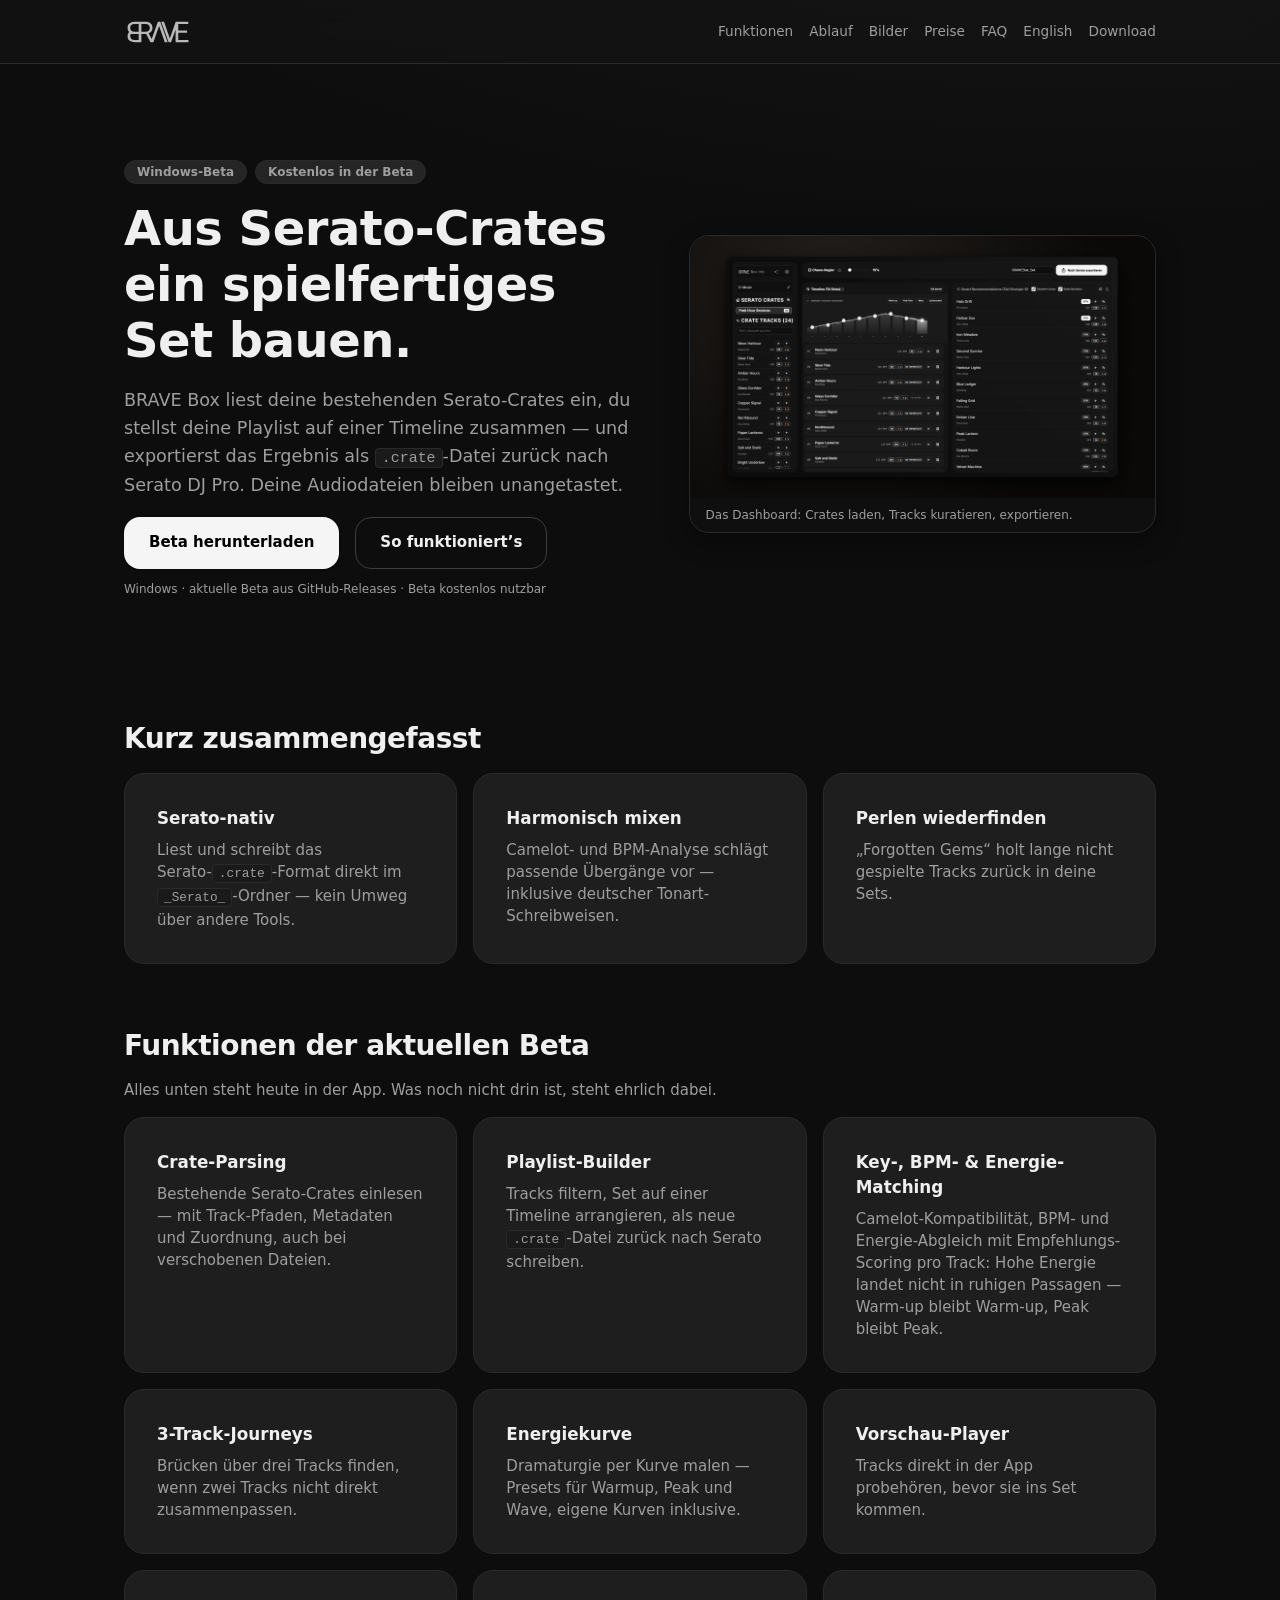
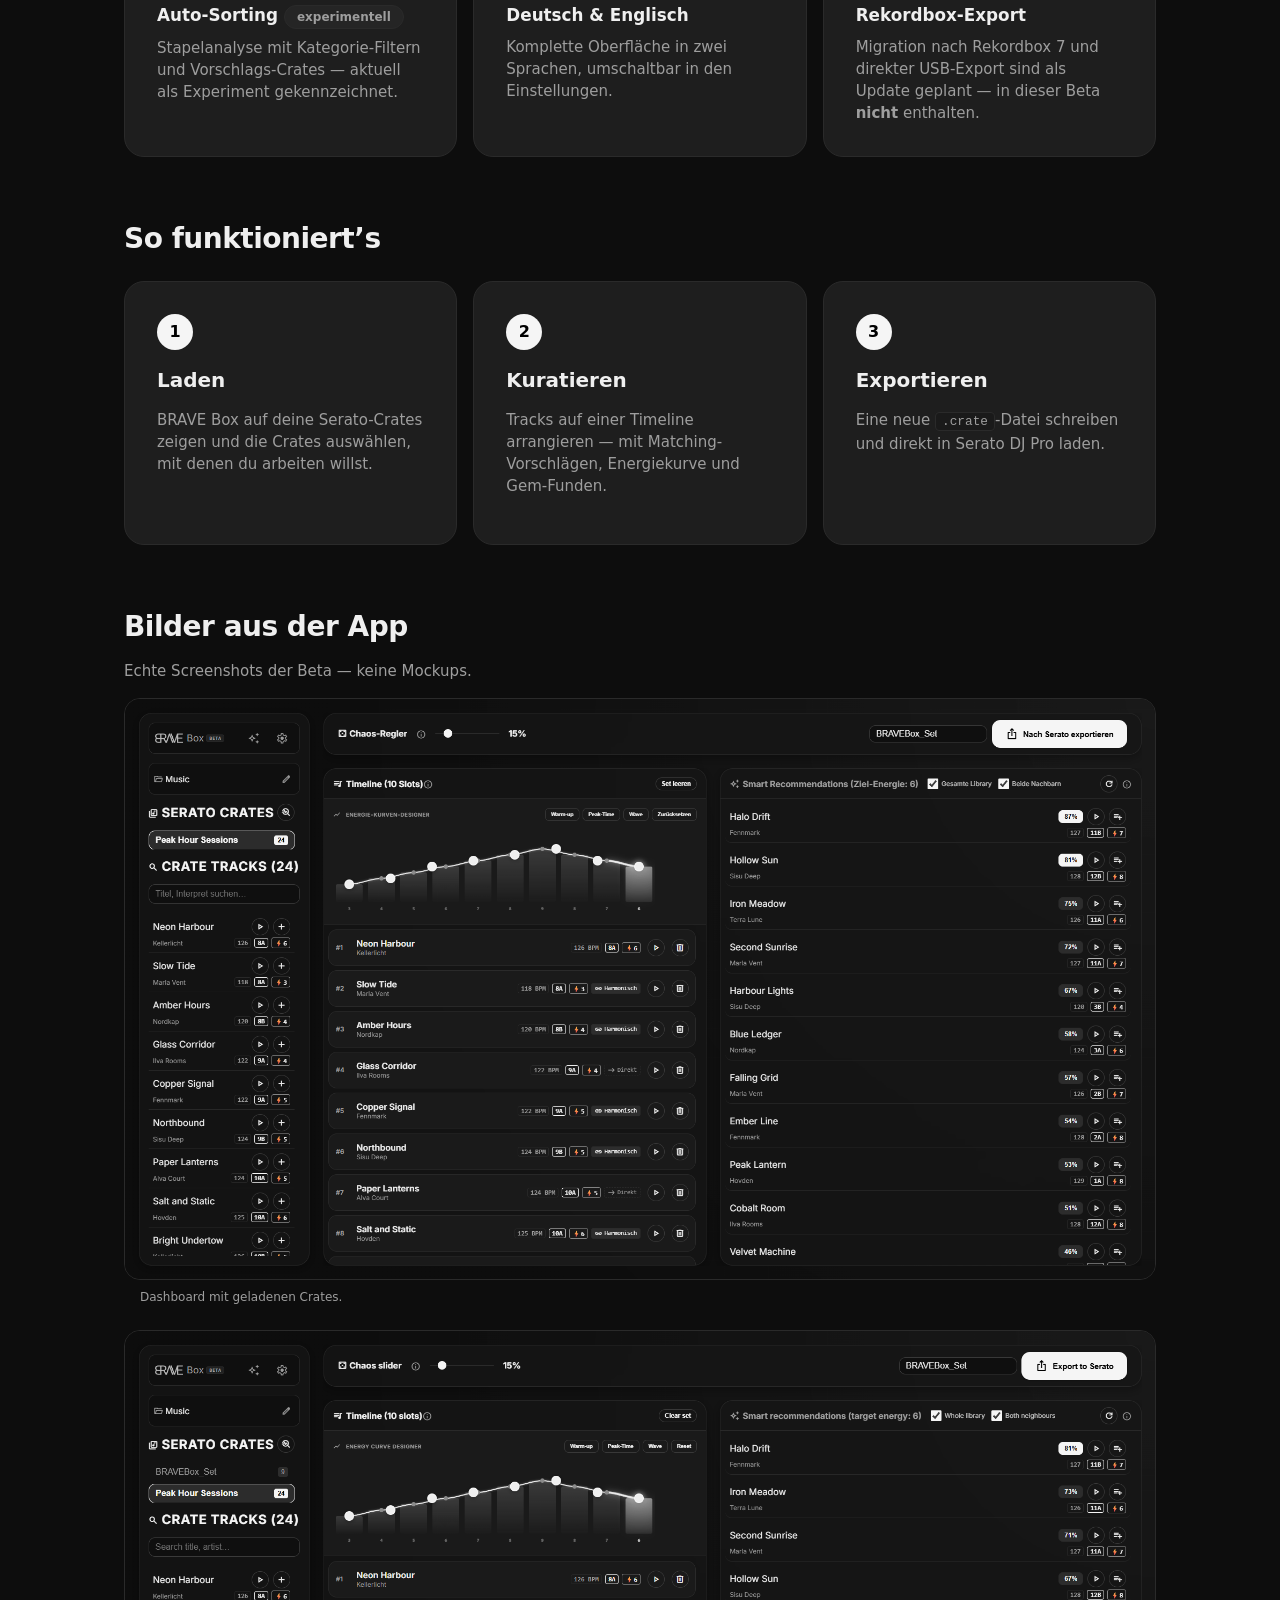
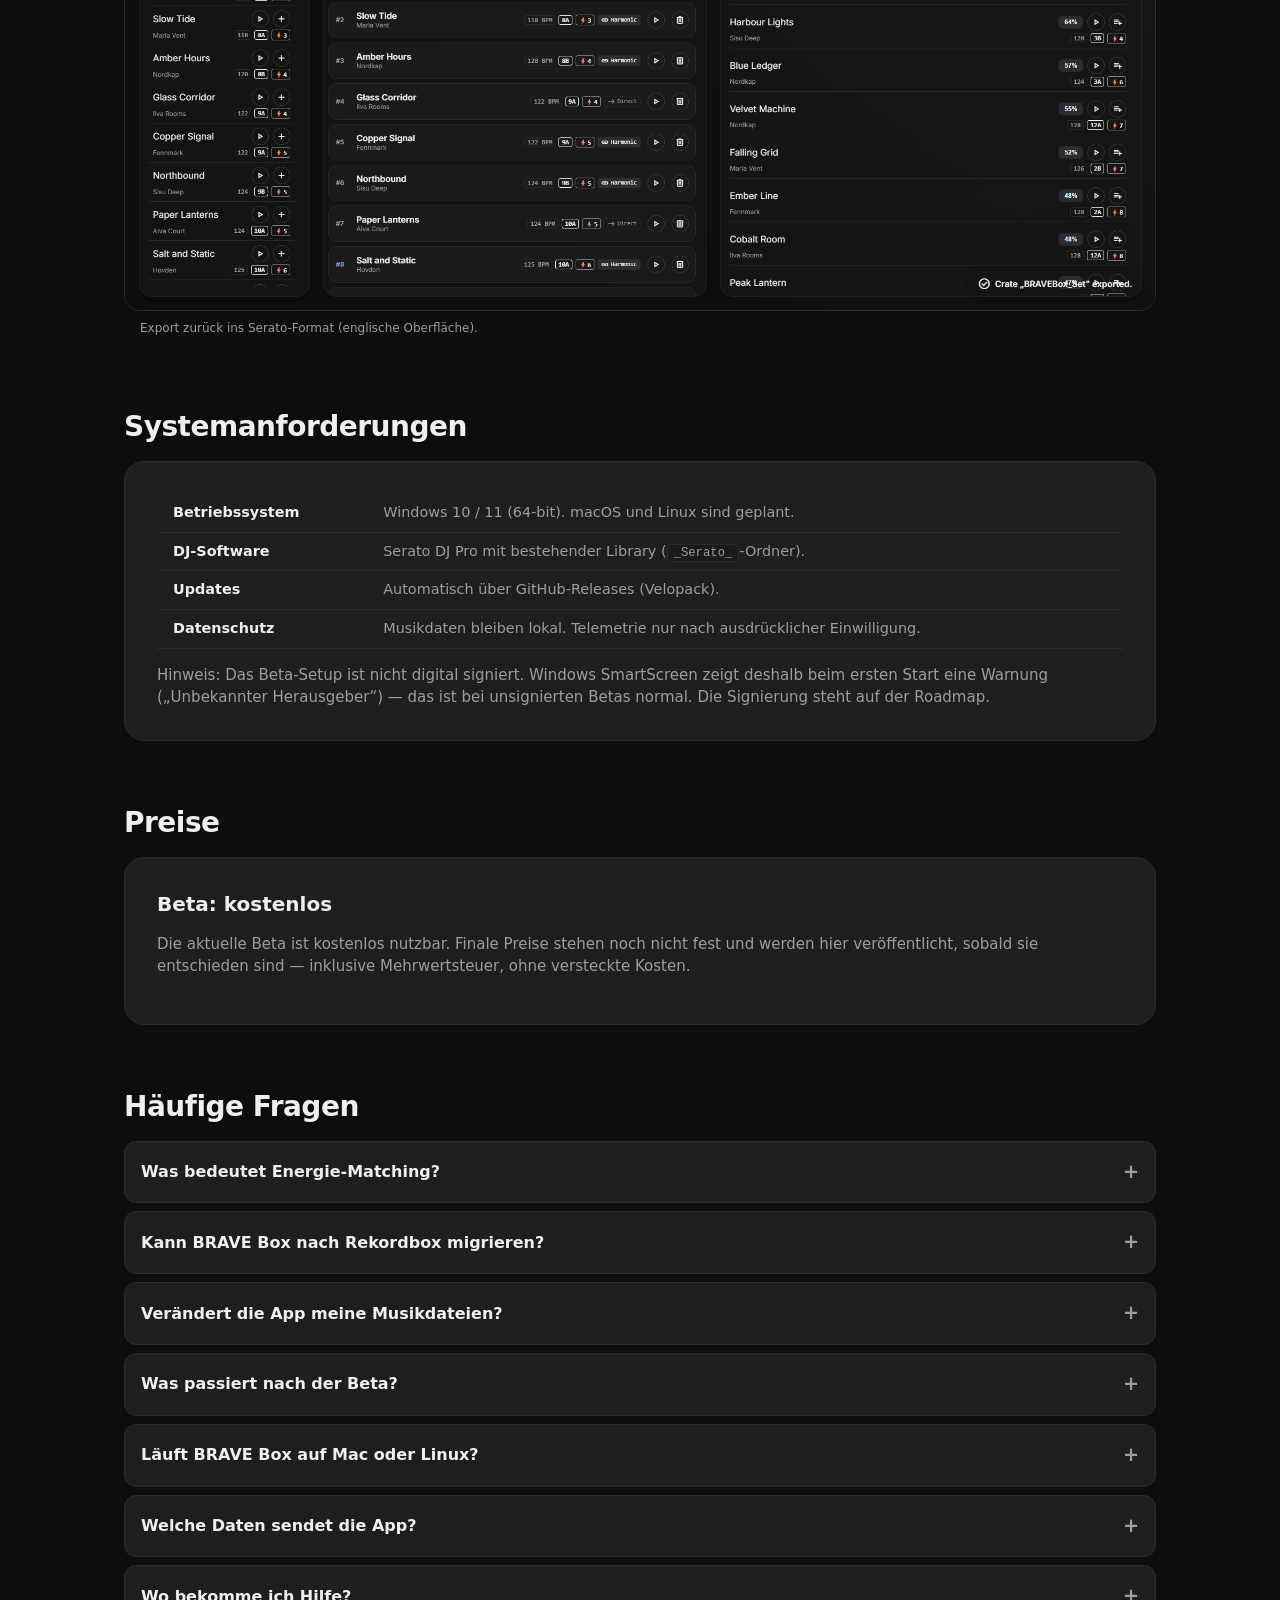
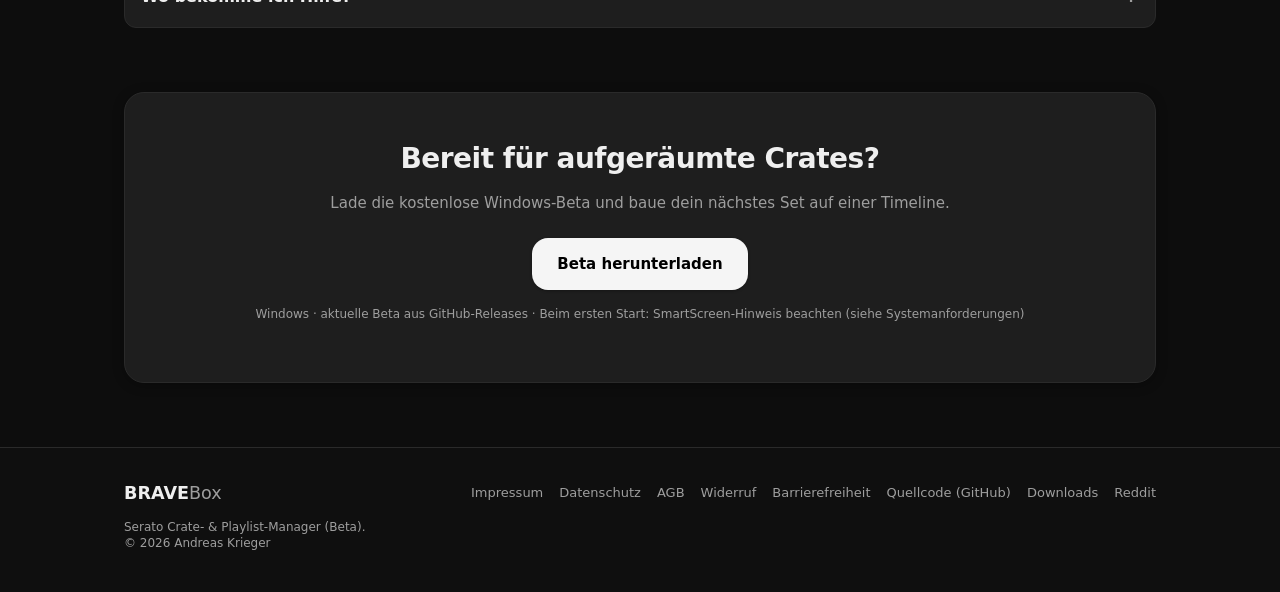
==== index.html @ fa7e77b6 "feat: Adress-Banner raus, Energie-Matching dazu (DE+EN)" ====
<!DOCTYPE html>
<html lang="de">
<head>
  <meta charset="utf-8">
  <meta name="viewport" content="width=device-width, initial-scale=1">
  <title>BRAVE Box — Serato-Crates einlesen, Set bauen, .crate exportieren (Beta)</title>
  <meta name="description" content="BRAVE Box ist ein Desktop-Tool für Serato DJ Pro: Crates einlesen, Playlist auf einer Timeline zusammenstellen und als .crate-Datei zurück nach Serato exportieren. Windows-Beta, kostenlos.">
  <meta name="robots" content="noindex">
  <meta http-equiv="Content-Security-Policy" content="default-src 'self'; img-src 'self'; style-src 'self'; script-src 'self'">
  <meta property="og:title" content="BRAVE Box — Serato Crate- &amp; Playlist-Manager (Beta)">
  <meta property="og:description" content="Serato-Crates laden, Set auf einer Timeline bauen, eine .crate-Datei zurück nach Serato exportieren. Windows-Beta, kostenlos.">
  <meta property="og:type" content="website">
  <meta property="og:image" content="./assets/screenshots/00-hero.png">
  <meta name="twitter:card" content="summary_large_image">
  <link rel="alternate" hreflang="en" href="./en/index.html">
  <link rel="icon" type="image/svg+xml" href="./assets/favicon.svg">
  <link rel="stylesheet" href="./styles.css">
</head>
<body class="app-surface">
<header class="top-app-bar">
  <div class="top-app-bar-inner">
    <a class="brand" href="./index.html" aria-label="BRAVE Box Startseite">
      <img src="./assets/logo.svg" alt="BRAVE Box Logo" width="120" height="46">
    </a>
    <button class="nav-toggle" aria-expanded="false" aria-label="Navigation öffnen">Menü</button>
    <nav class="nav-links" aria-label="Hauptnavigation">
      <a href="#features">Funktionen</a>
      <a href="#ablauf">Ablauf</a>
      <a href="#screenshots">Bilder</a>
      <a href="#preise">Preise</a>
      <a href="#faq">FAQ</a>
      <a href="./en/index.html">English</a>
      <a href="https://github.com/AndreasKrieger/BraveBox-Releases/releases/latest">Download</a>
    </nav>
  </div>
</header>

<main class="page">
  <section class="hero" aria-labelledby="hero-title">
    <div>
      <div class="chip-row">
        <span class="m3-chip">Windows-Beta</span>
        <span class="m3-chip">Kostenlos in der Beta</span>
      </div>
      <h1 class="text-display" id="hero-title">Aus Serato-Crates ein spielfertiges Set bauen.</h1>
      <p class="lead">BRAVE Box liest deine bestehenden Serato-Crates ein, du stellst deine Playlist auf einer Timeline zusammen — und exportierst das Ergebnis als <code>.crate</code>-Datei zurück nach Serato DJ Pro. Deine Audiodateien bleiben unangetastet.</p>
      <div class="button-row">
        <a class="m3-button filled" href="https://github.com/AndreasKrieger/BraveBox-Releases/releases/latest">Beta herunterladen</a>
        <a class="m3-button outlined" href="#ablauf">So funktioniert’s</a>
      </div>
      <p class="text-caption">Windows · aktuelle Beta aus GitHub-Releases · Beta kostenlos nutzbar</p>
    </div>
    <figure class="hero-shot figure-plain">
      <img src="./assets/screenshots/00-hero.png" alt="BRAVE Box Dashboard: Serato-Crates laden und Playlist zusammenstellen" width="1280" height="720">
      <figcaption class="shot-caption">Das Dashboard: Crates laden, Tracks kuratieren, exportieren.</figcaption>
    </figure>
  </section>

  <section aria-labelledby="fakten-title">
    <h2 class="text-headline" id="fakten-title">Kurz zusammengefasst</h2>
    <div class="card-grid mt-md">
      <div class="m3-card"><h3>Serato-nativ</h3><p class="text-body">Liest und schreibt das Serato-<code>.crate</code>-Format direkt im <code>_Serato_</code>-Ordner — kein Umweg über andere Tools.</p></div>
      <div class="m3-card"><h3>Harmonisch mixen</h3><p class="text-body">Camelot- und BPM-Analyse schlägt passende Übergänge vor — inklusive deutscher Tonart-Schreibweisen.</p></div>
      <div class="m3-card"><h3>Perlen wiederfinden</h3><p class="text-body">„Forgotten Gems“ holt lange nicht gespielte Tracks zurück in deine Sets.</p></div>
    </div>
  </section>

  <section id="features" aria-labelledby="features-title">
    <h2 class="text-headline" id="features-title">Funktionen der aktuellen Beta</h2>
    <p class="text-body">Alles unten steht heute in der App. Was noch nicht drin ist, steht ehrlich dabei.</p>
    <div class="card-grid mt-md">
      <div class="m3-card"><h3>Crate-Parsing</h3><p class="text-body">Bestehende Serato-Crates einlesen — mit Track-Pfaden, Metadaten und Zuordnung, auch bei verschobenen Dateien.</p></div>
      <div class="m3-card"><h3>Playlist-Builder</h3><p class="text-body">Tracks filtern, Set auf einer Timeline arrangieren, als neue <code>.crate</code>-Datei zurück nach Serato schreiben.</p></div>
      <div class="m3-card"><h3>Key-, BPM- &amp; Energie-Matching</h3><p class="text-body">Camelot-Kompatibilität, BPM- und Energie-Abgleich mit Empfehlungs-Scoring pro Track: Hohe Energie landet nicht in ruhigen Passagen — Warm-up bleibt Warm-up, Peak bleibt Peak.</p></div>
      <div class="m3-card"><h3>3-Track-Journeys</h3><p class="text-body">Brücken über drei Tracks finden, wenn zwei Tracks nicht direkt zusammenpassen.</p></div>
      <div class="m3-card"><h3>Energiekurve</h3><p class="text-body">Dramaturgie per Kurve malen — Presets für Warmup, Peak und Wave, eigene Kurven inklusive.</p></div>
      <div class="m3-card"><h3>Vorschau-Player</h3><p class="text-body">Tracks direkt in der App probehören, bevor sie ins Set kommen.</p></div>
      <div class="m3-card"><h3>Auto-Sorting <span class="m3-chip">experimentell</span></h3><p class="text-body">Stapelanalyse mit Kategorie-Filtern und Vorschlags-Crates — aktuell als Experiment gekennzeichnet.</p></div>
      <div class="m3-card"><h3>Deutsch &amp; Englisch</h3><p class="text-body">Komplette Oberfläche in zwei Sprachen, umschaltbar in den Einstellungen.</p></div>
      <div class="m3-card"><h3>Rekordbox-Export</h3><p class="text-body">Migration nach Rekordbox 7 und direkter USB-Export sind als Update geplant — in dieser Beta <strong>nicht</strong> enthalten.</p></div>
    </div>
  </section>

  <section id="ablauf" aria-labelledby="ablauf-title">
    <h2 class="text-headline" id="ablauf-title">So funktioniert’s</h2>
    <ol class="steps">
      <li><span class="step-no">1</span><h3 class="text-title">Laden</h3><p class="text-body">BRAVE Box auf deine Serato-Crates zeigen und die Crates auswählen, mit denen du arbeiten willst.</p></li>
      <li><span class="step-no">2</span><h3 class="text-title">Kuratieren</h3><p class="text-body">Tracks auf einer Timeline arrangieren — mit Matching-Vorschlägen, Energiekurve und Gem-Funden.</p></li>
      <li><span class="step-no">3</span><h3 class="text-title">Exportieren</h3><p class="text-body">Eine neue <code>.crate</code>-Datei schreiben und direkt in Serato DJ Pro laden.</p></li>
    </ol>
  </section>

  <section id="screenshots" aria-labelledby="screenshots-title">
    <h2 class="text-headline" id="screenshots-title">Bilder aus der App</h2>
    <p class="text-body">Echte Screenshots der Beta — keine Mockups.</p>
    <div class="gallery mt-md">
      <figure>
        <img src="./assets/screenshots/01-dashboard.png" alt="BRAVE Box Dashboard mit geladenen Serato-Crates" loading="lazy">
        <figcaption class="shot-caption">Dashboard mit geladenen Crates.</figcaption>
      </figure>
      <figure>
        <img src="./assets/screenshots/06-export.png" alt="Export-Dialog für die fertige Crate-Datei (englische Oberfläche)" loading="lazy">
        <figcaption class="shot-caption">Export zurück ins Serato-Format (englische Oberfläche).</figcaption>
      </figure>
    </div>
  </section>

  <section id="system" aria-labelledby="system-title">
    <h2 class="text-headline" id="system-title">Systemanforderungen</h2>
    <div class="m3-card mt-md">
      <table class="fact-table">
        <tr><th>Betriebssystem</th><td>Windows 10 / 11 (64-bit). macOS und Linux sind geplant.</td></tr>
        <tr><th>DJ-Software</th><td>Serato DJ Pro mit bestehender Library (<code>_Serato_</code>-Ordner).</td></tr>
        <tr><th>Updates</th><td>Automatisch über GitHub-Releases (Velopack).</td></tr>
        <tr><th>Datenschutz</th><td>Musikdaten bleiben lokal. Telemetrie nur nach ausdrücklicher Einwilligung.</td></tr>
      </table>
      <p class="text-body mb-0">Hinweis: Das Beta-Setup ist nicht digital signiert. Windows SmartScreen zeigt deshalb beim ersten Start eine Warnung („Unbekannter Herausgeber“) — das ist bei unsignierten Betas normal. Die Signierung steht auf der Roadmap.</p>
    </div>
  </section>

  <section id="preise" aria-labelledby="preise-title">
    <h2 class="text-headline" id="preise-title">Preise</h2>
    <div class="m3-card mt-md">
      <h3 class="text-title">Beta: kostenlos</h3>
      <p class="text-body">Die aktuelle Beta ist kostenlos nutzbar. Finale Preise stehen noch nicht fest und werden hier veröffentlicht, sobald sie entschieden sind — inklusive Mehrwertsteuer, ohne versteckte Kosten.</p>
    </div>
  </section>

  <section id="faq" class="faq" aria-labelledby="faq-title">
    <h2 class="text-headline" id="faq-title">Häufige Fragen</h2>
    <div class="mt-md">
      <details><summary>Was bedeutet Energie-Matching?</summary><div class="answer"><p>BRAVE Box bewertet die Energie jedes Tracks. Empfehlungen bevorzugen Tracks, deren Energie zum bisherigen Set-Verlauf passt — gesteuert über deine Energiekurve. So rutscht kein Peak in den Warm-up und kein Ausklang in den Höhepunkt.</p></div></details>
      <details><summary>Kann BRAVE Box nach Rekordbox migrieren?</summary><div class="answer"><p>Noch nicht. Rekordbox-7-Migration und direkter USB-Export für CDJ/XDJ sind als Update geplant, aber ohne Termin. Die Beta verarbeitet ausschließlich Serato-Crates.</p></div></details>
      <details><summary>Verändert die App meine Musikdateien?</summary><div class="answer"><p>Nein. BRAVE Box liest Crate-Dateien und Metadaten und schreibt neue <code>.crate</code>-Dateien. Audiodateien werden nicht verändert. Trotzdem gilt wie immer vor einem Gig: Backup deiner Library machen.</p></div></details>
      <details><summary>Was passiert nach der Beta?</summary><div class="answer"><p>Die Beta ist kostenlos. Finale Preise sind noch nicht entschieden. Updates kommen automatisch über GitHub-Releases.</p></div></details>
      <details><summary>Läuft BRAVE Box auf Mac oder Linux?</summary><div class="answer"><p>Aktuell nur Windows 10/11. macOS- und Linux-Support sind geplant.</p></div></details>
      <details><summary>Welche Daten sendet die App?</summary><div class="answer"><p>Standardmäßig keine. Nutzungs- und Fehlerdaten (Telemetrie) werden nur nach deiner ausdrücklichen Einwilligung beim ersten Start übertragen und lassen sich jederzeit in den Einstellungen widerrufen. Details stehen in der <a href="./datenschutz.html">Datenschutzerklärung</a>.</p></div></details>
      <details><summary>Wo bekomme ich Hilfe?</summary><div class="answer"><p>Per E-Mail, über GitHub-Issues oder in der Community auf <a href="https://www.reddit.com/r/BRAVEBOX/">r/BRAVEBOX</a> — bitte OS, BRAVE-Box-Version und Serato-Version angeben.</p></div></details>
    </div>
  </section>

  <section aria-labelledby="dl-title">
    <div class="m3-card elevated dl-box">
      <h2 class="text-headline" id="dl-title">Bereit für aufgeräumte Crates?</h2>
      <p class="text-body">Lade die kostenlose Windows-Beta und baue dein nächstes Set auf einer Timeline.</p>
      <div class="button-row">
        <a class="m3-button filled" href="https://github.com/AndreasKrieger/BraveBox-Releases/releases/latest">Beta herunterladen</a>
      </div>
      <p class="text-caption">Windows · aktuelle Beta aus GitHub-Releases · Beim ersten Start: SmartScreen-Hinweis beachten (siehe Systemanforderungen)</p>
    </div>
  </section>
</main>

<footer>
  <div class="footer-inner">
    <div>
      <span class="brand-wordmark">BRAVE<span class="box">Box</span></span>
      <p class="text-caption">Serato Crate- &amp; Playlist-Manager (Beta).<br>© <span data-year>2026</span> Andreas Krieger</p>
    </div>
    <ul class="footer-links">
      <li><a href="./impressum.html">Impressum</a></li>
      <li><a href="./datenschutz.html">Datenschutz</a></li>
      <li><a href="./agb.html">AGB</a></li>
      <li><a href="./widerruf.html">Widerruf</a></li>
      <li><a href="./barrierefreiheit.html">Barrierefreiheit</a></li>
      <li><a href="https://github.com/AndreasKrieger/DJBox">Quellcode (GitHub)</a></li>
      <li><a href="https://github.com/AndreasKrieger/BraveBox-Releases/releases/latest">Downloads</a></li>
      <li><a href="https://www.reddit.com/r/BRAVEBOX/">Reddit</a></li>
    </ul>
  </div>
</footer>
<script src="./app.js"></script>
</body>
</html>
---- styles.css ----
/* BRAVE Box Website — Designsystem 1:1 aus der App (SeratoToRekordbox/wwwroot/css/).
 * :root-Tokens unverändert aus tokens.css übernommen. Fonts: System-Stack als
 * bewusste Abweichung (Inter liegt im Repo nicht als Datei vor, CDN verboten). */

:root {
    --md-sys-color-background: #0D0D0D;
    --md-sys-color-surface: #141414;
    --md-sys-color-surface-container-lowest: #0F0F0F;
    --md-sys-color-surface-container-low: #1A1A1A;
    --md-sys-color-surface-container: #1E1E1E;
    --md-sys-color-surface-container-high: #252525;
    --md-sys-color-surface-container-highest: #2D2D2D;

    --md-sys-color-primary: #F5F5F5;
    --md-sys-color-on-primary: #000000;
    --md-sys-color-primary-container: #2C2C2C;
    --md-sys-color-on-primary-container: #E8E8E8;

    --md-sys-color-secondary: #A0A0A0;
    --md-sys-color-on-secondary: #1A1A1A;
    --md-sys-color-secondary-container: #2A2A2A;
    --md-sys-color-on-secondary-container: #D4D4D4;

    --md-sys-color-tertiary: #8B8B8B;
    --md-sys-color-on-tertiary: #FFFFFF;

    --md-sys-color-on-surface: #EFEFEF;
    --md-sys-color-on-surface-variant: #9E9E9E;
    --md-sys-color-on-background: #EFEFEF;

    --md-sys-color-outline: #3D3D3D;
    --md-sys-color-outline-variant: #2A2A2A;

    --md-sys-color-error: #FFB4AB;
    --md-sys-color-error-text: #FF5252;

    --color-success: #4CAF50;
    --color-success-container: #1B5E20;
    --color-warning: #FFC107;
    --color-on-warning: #000000;

    --font-sans: -apple-system, BlinkMacSystemFont, 'Segoe UI', system-ui, sans-serif;
    --font-mono: 'SF Mono', 'Consolas', 'Monaco', monospace;

    --shape-xs: 4px;
    --shape-sm: 8px;
    --shape-md: 12px;
    --shape-lg: 16px;
    --shape-xl: 20px;
    --shape-full: 9999px;

    --spacing-xs: 4px;
    --spacing-sm: 8px;
    --spacing-md: 16px;
    --spacing-lg: 24px;
    --spacing-xl: 32px;
    --spacing-2xl: 48px;
    --spacing-3xl: 64px;

    --elevation-1: 0 1px 3px rgba(0, 0, 0, .3);
    --elevation-2: 0 2px 12px rgba(0, 0, 0, .3);
    --elevation-3: 0 8px 24px rgba(0, 0, 0, .4);

    --content-max: 1080px;
    --content-narrow: 720px;
}

*, *::before, *::after { box-sizing: border-box; }

html {
    scroll-behavior: smooth;
}

body {
    margin: 0;
    font-family: var(--font-sans);
    background-color: var(--md-sys-color-background);
    color: var(--md-sys-color-on-surface);
    -webkit-font-smoothing: antialiased;
    -moz-osx-font-smoothing: grayscale;
    line-height: 1.5;
}

body.app-surface {
    background:
        radial-gradient(1200px 500px at 85% -5%, rgba(44, 44, 44, .4), transparent),
        var(--md-sys-color-background);
}

:focus-visible {
    outline: 2px solid var(--md-sys-color-primary);
    outline-offset: 2px;
}

a { color: var(--md-sys-color-on-surface); }
a:hover { color: var(--md-sys-color-primary); }

code {
    font-family: var(--font-mono);
    font-size: .85em;
    background: var(--md-sys-color-surface-container-low);
    border: 1px solid var(--md-sys-color-outline-variant);
    border-radius: var(--shape-xs);
    padding: 1px 6px;
}

/* --- Typografie (Skala aus base.css) --- */
.text-display {
    font-size: 3rem;
    line-height: 3.5rem;
    font-weight: 600;
    letter-spacing: -.5px;
    margin: 0;
}
.text-headline {
    font-size: 1.75rem;
    line-height: 2.25rem;
    font-weight: 600;
    letter-spacing: -.5px;
    margin: 0;
}
.text-title {
    font-size: 1.25rem;
    line-height: 1.75rem;
    font-weight: 600;
    margin: 0;
}
.text-body {
    font-size: .9375rem;
    line-height: 1.375rem;
    color: var(--md-sys-color-on-surface-variant);
}
.text-label {
    font-size: .8125rem;
    line-height: 1.25rem;
    font-weight: 500;
}
.text-caption {
    font-size: .75rem;
    line-height: 1rem;
    color: var(--md-sys-color-on-surface-variant);
}

/* --- Layout --- */
.top-app-bar {
    position: sticky;
    top: 0;
    z-index: 50;
    height: 64px;
    display: flex;
    align-items: center;
    background: rgba(20, 20, 20, .65);
    backdrop-filter: blur(12px);
    -webkit-backdrop-filter: blur(12px);
    border-bottom: 1px solid var(--md-sys-color-outline-variant);
}
.top-app-bar-inner {
    width: 100%;
    max-width: var(--content-max);
    margin: 0 auto;
    padding: 0 var(--spacing-lg);
    display: flex;
    align-items: center;
    gap: var(--spacing-lg);
}
.brand {
    display: flex;
    align-items: center;
    gap: var(--spacing-sm);
    text-decoration: none;
    margin-right: auto;
}
.brand img { height: 26px; width: auto; display: block; }
.brand-wordmark { font-size: 1.1rem; font-weight: 600; }
.brand-wordmark .box { font-weight: 400; color: var(--md-sys-color-on-surface-variant); }
.nav-links { display: flex; gap: var(--spacing-md); align-items: center; }
.nav-links a {
    text-decoration: none;
    font-size: .85rem;
    font-weight: 500;
    color: var(--md-sys-color-on-surface-variant);
}
.nav-links a:hover { color: var(--md-sys-color-primary); }
.nav-toggle {
    display: none;
    background: transparent;
    border: 1px solid var(--md-sys-color-outline);
    border-radius: var(--shape-sm);
    color: var(--md-sys-color-on-surface);
    font-size: 1.2rem;
    line-height: 1;
    padding: var(--spacing-xs) var(--spacing-sm);
    cursor: pointer;
}

main { display: block; }
.page {
    max-width: var(--content-max);
    margin: 0 auto;
    padding: var(--spacing-2xl) var(--spacing-lg) var(--spacing-3xl);
}
.page-narrow { max-width: var(--content-narrow); }
section { margin-bottom: var(--spacing-3xl); }
section:last-child { margin-bottom: 0; }

/* --- Buttons (.m3-button) --- */
.m3-button {
    position: relative;
    display: inline-flex;
    align-items: center;
    justify-content: center;
    min-height: 52px;
    padding: 0 var(--spacing-lg);
    border-radius: var(--shape-lg);
    font-size: .9375rem;
    font-weight: 600;
    text-decoration: none;
    border: 1px solid transparent;
    cursor: pointer;
    transition: background-color .2s ease-out, border-color .2s ease-out;
    overflow: hidden;
}
.m3-button.filled {
    background: var(--md-sys-color-primary);
    color: var(--md-sys-color-on-primary);
    box-shadow: var(--elevation-1);
}
.m3-button.filled:hover { background: #fff; color: #000; }
.m3-button.outlined {
    background: transparent;
    border-color: var(--md-sys-color-outline);
    color: var(--md-sys-color-on-surface);
}
.m3-button.outlined:hover { border-color: var(--md-sys-color-primary); }
.m3-button.compact { min-height: 40px; font-size: .8125rem; padding: 0 var(--spacing-md); }
.button-row { display: flex; gap: var(--spacing-md); flex-wrap: wrap; align-items: center; }

/* --- Cards (.m3-card) --- */
.m3-card {
    background: var(--md-sys-color-surface-container);
    border: 1px solid var(--md-sys-color-outline-variant);
    border-radius: var(--shape-xl);
    padding: var(--spacing-xl);
}
.m3-card.elevated { box-shadow: var(--elevation-2); }
.card-grid {
    display: grid;
    grid-template-columns: repeat(3, 1fr);
    gap: var(--spacing-md);
}
.card-grid .m3-card h3 { margin: 0 0 var(--spacing-sm); font-size: 1.05rem; }
.card-grid .m3-card p { margin: 0; }

/* --- Chips / Badges (.m3-chip) --- */
.m3-chip {
    display: inline-flex;
    align-items: center;
    height: 24px;
    padding: 0 12px;
    border-radius: var(--shape-full);
    background: var(--md-sys-color-surface-container-high);
    border: 1px solid var(--md-sys-color-outline-variant);
    font-size: .75rem;
    font-weight: 600;
    color: var(--md-sys-color-on-surface-variant);
    white-space: nowrap;
}
.chip-row { display: flex; gap: var(--spacing-sm); flex-wrap: wrap; margin-bottom: var(--spacing-md); }

/* --- Hero --- */
.hero {
    display: grid;
    grid-template-columns: 1.05fr .95fr;
    gap: var(--spacing-2xl);
    align-items: center;
    padding: var(--spacing-2xl) 0;
}
.hero p.lead {
    font-size: 1.1rem;
    line-height: 1.6;
    color: var(--md-sys-color-on-surface-variant);
}
.hero-shot {
    border: 1px solid var(--md-sys-color-outline-variant);
    border-radius: var(--shape-xl);
    overflow: hidden;
    box-shadow: var(--elevation-3);
    background: var(--md-sys-color-surface-container-lowest);
}
.hero-shot img { display: block; width: 100%; height: auto; }
figcaption, .shot-caption {
    font-size: .75rem;
    color: var(--md-sys-color-on-surface-variant);
    padding: var(--spacing-sm) var(--spacing-md);
}

/* --- Schritte --- */
.steps {
    display: grid;
    grid-template-columns: repeat(3, 1fr);
    gap: var(--spacing-md);
    counter-reset: step;
    list-style: none;
    margin: var(--spacing-lg) 0 0;
    padding: 0;
}
.steps li {
    background: var(--md-sys-color-surface-container);
    border: 1px solid var(--md-sys-color-outline-variant);
    border-radius: var(--shape-xl);
    padding: var(--spacing-xl);
}
.steps .step-no {
    display: inline-flex;
    align-items: center;
    justify-content: center;
    width: 36px;
    height: 36px;
    border-radius: var(--shape-full);
    background: var(--md-sys-color-primary);
    color: var(--md-sys-color-on-primary);
    font-weight: 700;
    margin-bottom: var(--spacing-md);
}

/* --- Galerie --- */
.gallery { display: grid; gap: var(--spacing-md); }
.gallery figure { margin: 0; }
.gallery img {
    display: block;
    width: 100%;
    height: auto;
    border: 1px solid var(--md-sys-color-outline-variant);
    border-radius: var(--shape-lg);
}

/* --- FAQ --- */
.faq details {
    border: 1px solid var(--md-sys-color-outline-variant);
    border-radius: var(--shape-md);
    background: var(--md-sys-color-surface-container);
    margin-bottom: var(--spacing-sm);
    padding: 0 var(--spacing-md);
}
.faq summary {
    cursor: pointer;
    padding: var(--spacing-md) 0;
    font-weight: 600;
    list-style: none;
    display: flex;
    justify-content: space-between;
    align-items: center;
    gap: var(--spacing-md);
}
.faq summary::-webkit-details-marker { display: none; }
.faq summary::after { content: '+'; color: var(--md-sys-color-on-surface-variant); font-size: 1.2rem; }
.faq details[open] summary::after { content: '–'; }
.faq .answer { padding: 0 0 var(--spacing-md); color: var(--md-sys-color-on-surface-variant); }
.faq .answer p { margin: 0 0 var(--spacing-sm); }

/* --- Download-Box / Hinweis --- */
.dl-box {
    text-align: center;
    padding: var(--spacing-2xl);
}
.dl-box .button-row { justify-content: center; margin: var(--spacing-lg) 0 var(--spacing-md); }
.notice {
    border: 1px solid var(--md-sys-color-outline);
    border-left: 3px solid var(--color-warning);
    border-radius: var(--shape-sm);
    background: var(--md-sys-color-surface-container-low);
    padding: var(--spacing-md);
    font-size: .85rem;
    color: var(--md-sys-color-on-surface-variant);
}
.entwurf-banner {
    border: 1px solid var(--md-sys-color-outline);
    border-left: 3px solid var(--color-warning);
    border-radius: var(--shape-sm);
    background: var(--md-sys-color-surface-container-low);
    padding: var(--spacing-md);
    margin-bottom: var(--spacing-lg);
    font-size: .85rem;
}

/* --- Rechtstexte --- */
.legal-body h2 { font-size: 1.5rem; margin: var(--spacing-xl) 0 var(--spacing-sm); }
.legal-body h3 { font-size: 1.1rem; margin: var(--spacing-lg) 0 var(--spacing-sm); }
.legal-body p, .legal-body li { color: var(--md-sys-color-on-surface-variant); font-size: .9375rem; line-height: 1.6; }
.legal-body a { color: var(--md-sys-color-on-surface); }
.addr-gap {
    background: var(--md-sys-color-surface-container-high);
    border: 1px dashed var(--md-sys-color-outline);
    border-radius: var(--shape-sm);
    padding: var(--spacing-sm) var(--spacing-md);
    font-size: .85rem;
}

/* --- Footer --- */
footer {
    border-top: 1px solid var(--md-sys-color-outline-variant);
    background: var(--md-sys-color-surface-container-lowest);
}
.footer-inner {
    max-width: var(--content-max);
    margin: 0 auto;
    padding: var(--spacing-xl) var(--spacing-lg);
    display: flex;
    gap: var(--spacing-lg);
    flex-wrap: wrap;
    align-items: flex-start;
    justify-content: space-between;
}
.footer-links { display: flex; gap: var(--spacing-md); flex-wrap: wrap; list-style: none; margin: 0; padding: 0; }
.footer-links a {
    text-decoration: none;
    font-size: .8125rem;
    color: var(--md-sys-color-on-surface-variant);
}
.footer-links a:hover { color: var(--md-sys-color-primary); }

/* --- Utilities (keine Inline-Styles — CSP blockt style-Attribute) --- */
.mt-md { margin-top: var(--spacing-md); }
.mb-0 { margin-bottom: 0; }
.figure-plain { margin: 0; }
.center { text-align: center; }
.error-hero { padding-top: 96px; }
.row-center { justify-content: center; }

/* --- Tabellen (Preise/Fakten) --- */
.fact-table { width: 100%; border-collapse: collapse; font-size: .9rem; }
.fact-table th, .fact-table td {
    text-align: left;
    padding: var(--spacing-sm) var(--spacing-md);
    border-bottom: 1px solid var(--md-sys-color-outline-variant);
    color: var(--md-sys-color-on-surface-variant);
}
.fact-table th { color: var(--md-sys-color-on-surface); font-weight: 600; }

/* --- Responsiv (Breakpoints 840/600 wie layout.css) --- */
@media (max-width: 840px) {
    .hero { grid-template-columns: 1fr; }
    .card-grid { grid-template-columns: 1fr 1fr; }
    .steps { grid-template-columns: 1fr; }
    .nav-links { display: none; }
    .nav-links.open {
        display: flex;
        flex-direction: column;
        align-items: flex-start;
        position: absolute;
        top: 64px;
        left: 0;
        right: 0;
        background: var(--md-sys-color-surface-container-lowest);
        border-bottom: 1px solid var(--md-sys-color-outline-variant);
        padding: var(--spacing-md) var(--spacing-lg);
    }
    .nav-toggle { display: block; }
}
@media (max-width: 600px) {
    .card-grid { grid-template-columns: 1fr; }
    .text-display { font-size: 2.2rem; line-height: 2.6rem; }
    .m3-card { padding: var(--spacing-lg); }
}

@media (prefers-reduced-motion: reduce) {
    html { scroll-behavior: auto; }
    *, *::before, *::after { transition: none !important; }
}
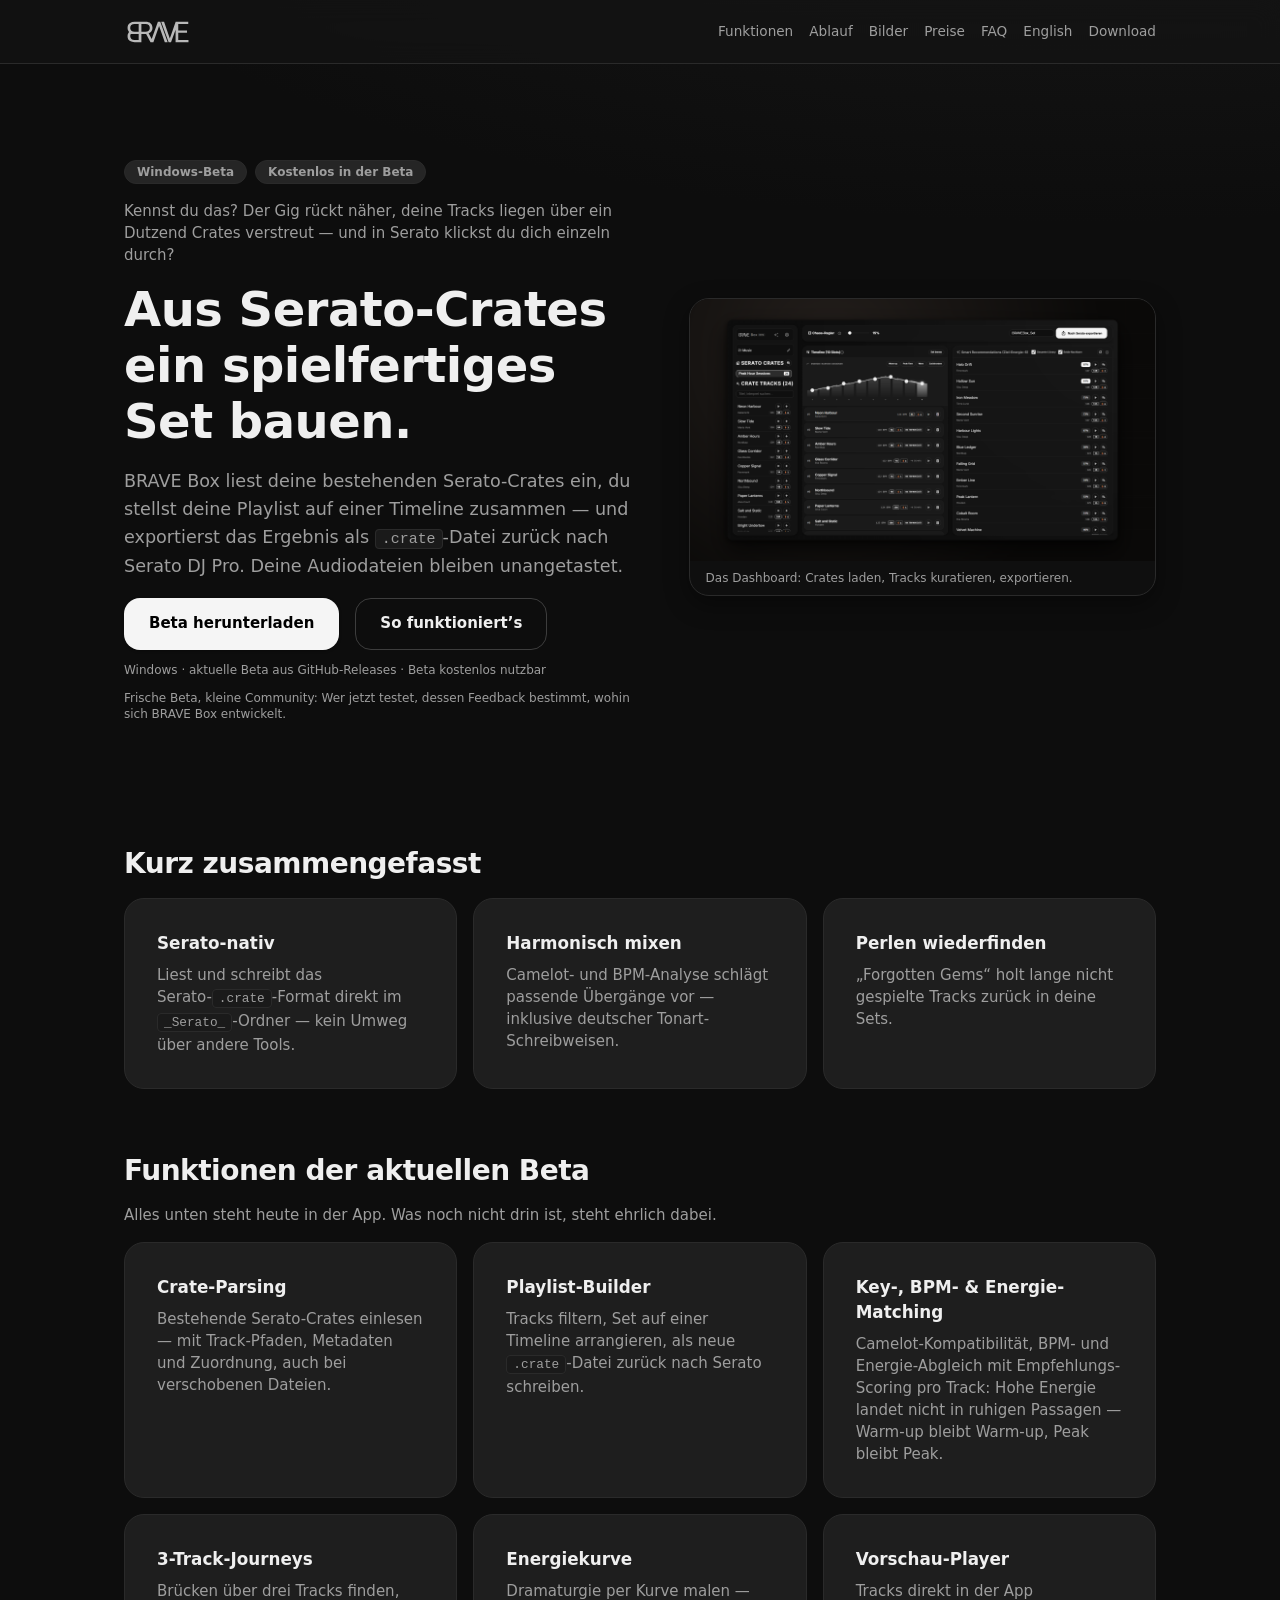
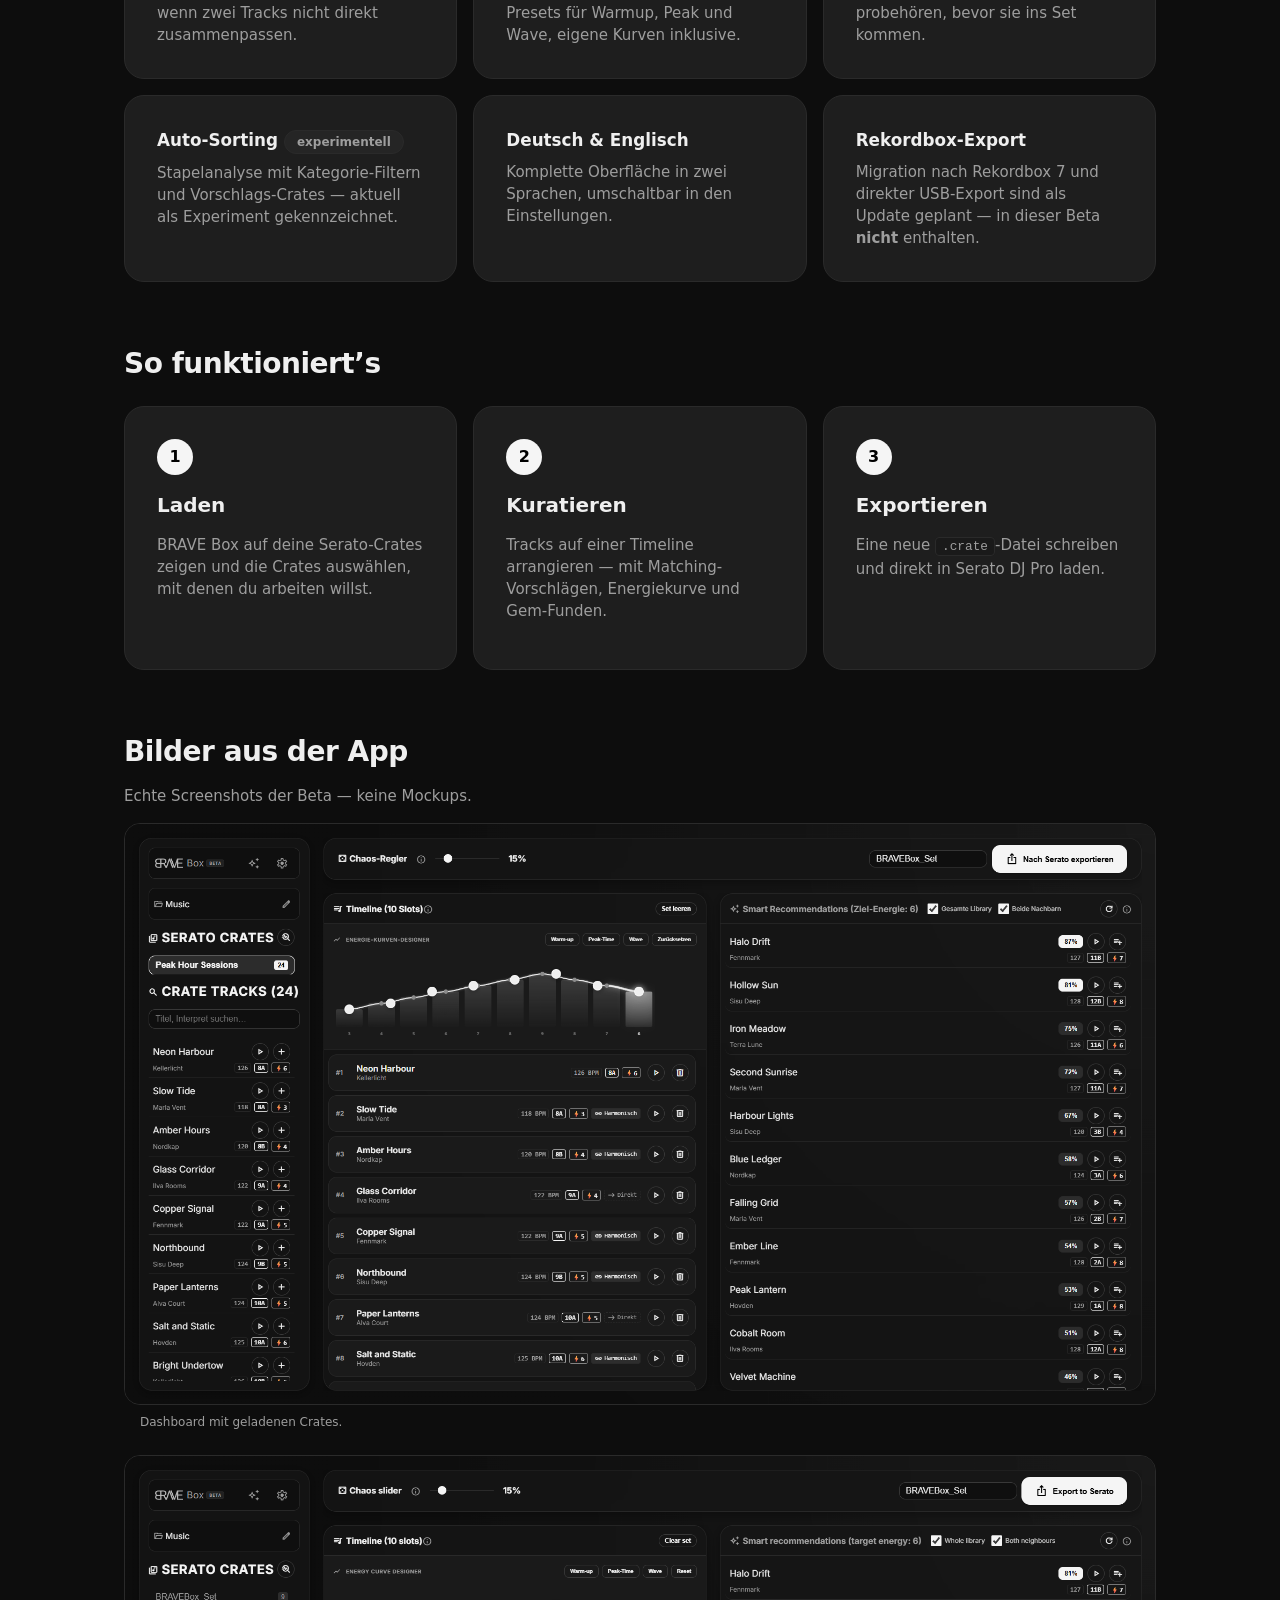
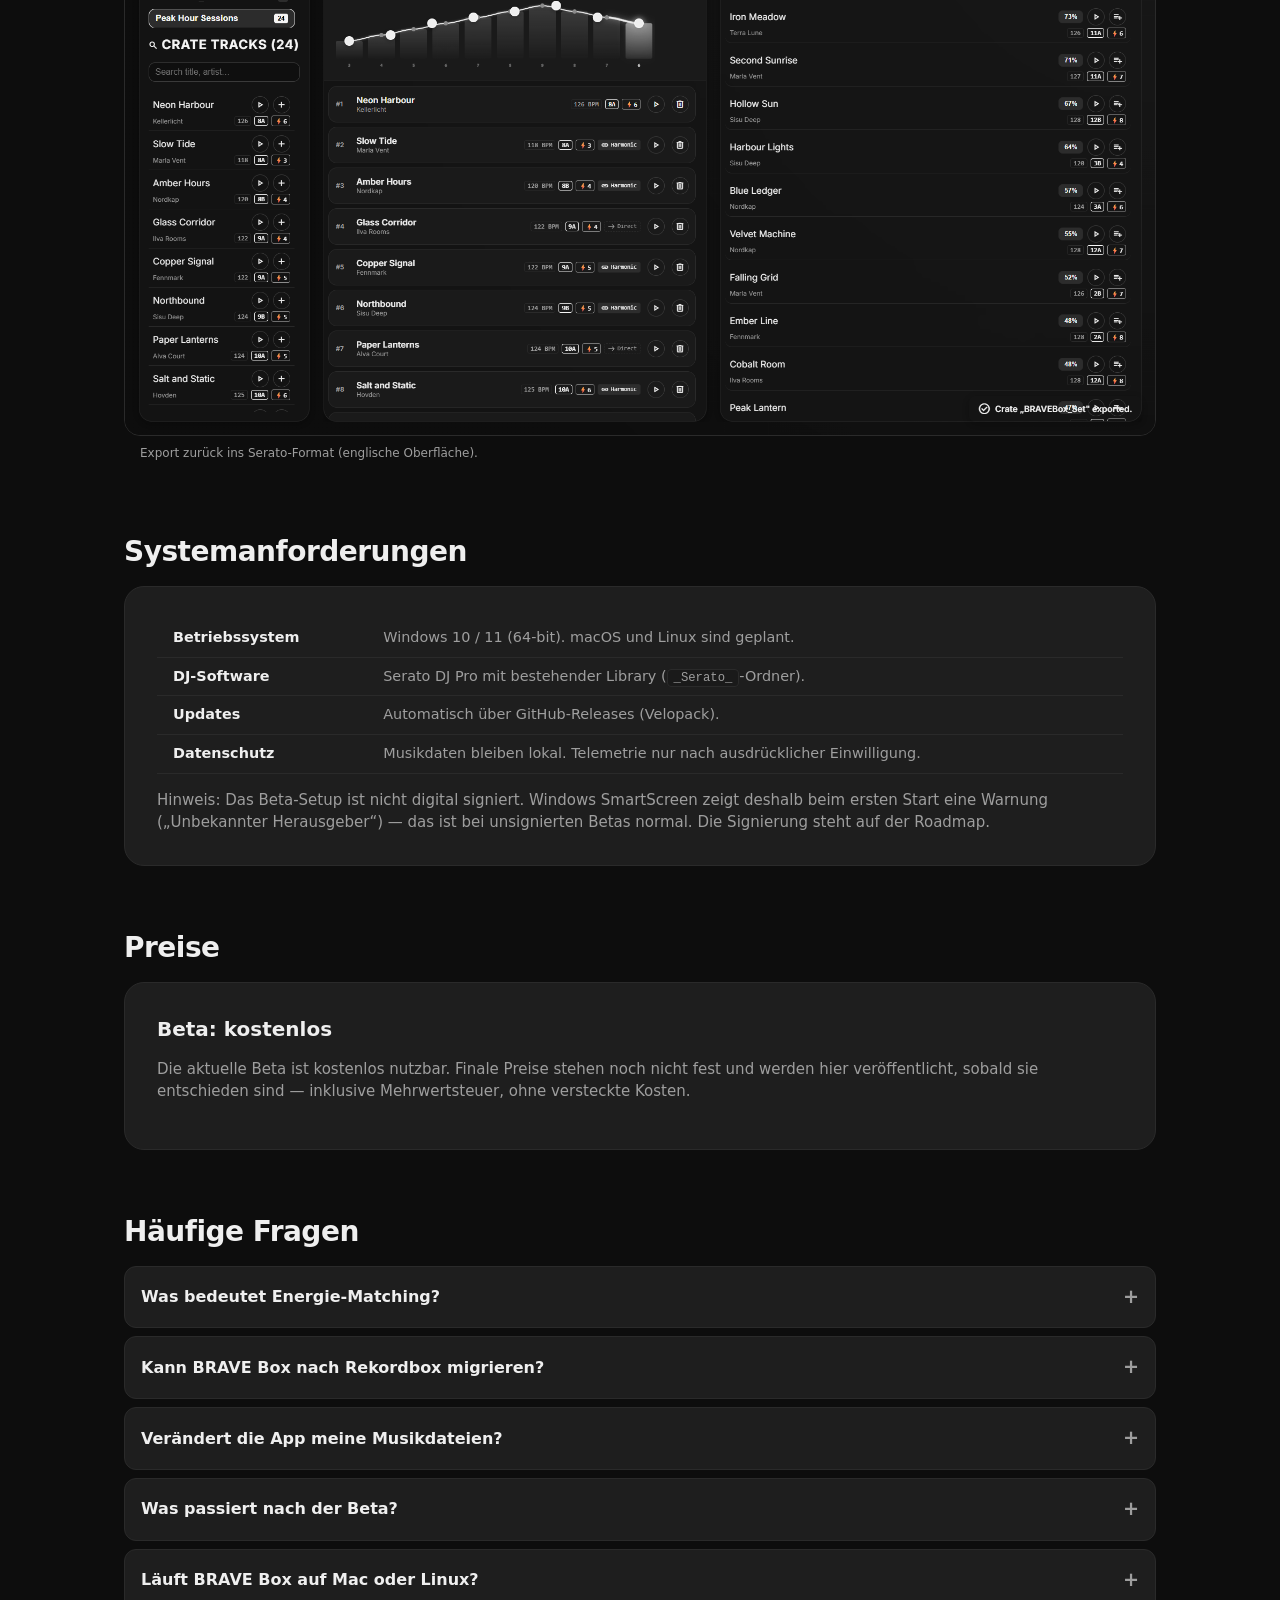
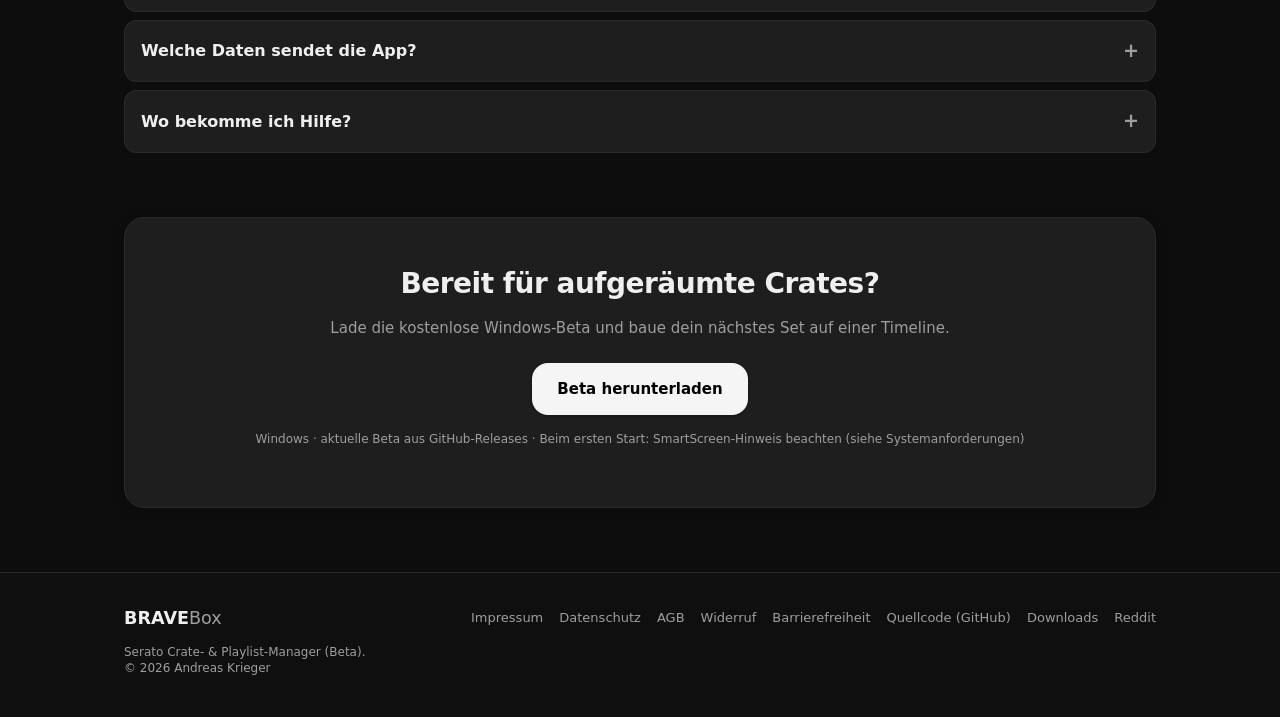
==== commit 934ac359: "feat: Hook + Early-Bird (DE+EN)" ====
--- a/index.html
+++ b/index.html
@@ -42,6 +42,7 @@
         <span class="m3-chip">Windows-Beta</span>
         <span class="m3-chip">Kostenlos in der Beta</span>
       </div>
+      <p class="text-body">Kennst du das? Der Gig rückt näher, deine Tracks liegen über ein Dutzend Crates verstreut — und in Serato klickst du dich einzeln durch?</p>
       <h1 class="text-display" id="hero-title">Aus Serato-Crates ein spielfertiges Set bauen.</h1>
       <p class="lead">BRAVE Box liest deine bestehenden Serato-Crates ein, du stellst deine Playlist auf einer Timeline zusammen — und exportierst das Ergebnis als <code>.crate</code>-Datei zurück nach Serato DJ Pro. Deine Audiodateien bleiben unangetastet.</p>
       <div class="button-row">
@@ -49,6 +50,7 @@
         <a class="m3-button outlined" href="#ablauf">So funktioniert’s</a>
       </div>
       <p class="text-caption">Windows · aktuelle Beta aus GitHub-Releases · Beta kostenlos nutzbar</p>
+      <p class="text-caption">Frische Beta, kleine Community: Wer jetzt testet, dessen Feedback bestimmt, wohin sich BRAVE Box entwickelt.</p>
     </div>
     <figure class="hero-shot figure-plain">
       <img src="./assets/screenshots/00-hero.png" alt="BRAVE Box Dashboard: Serato-Crates laden und Playlist zusammenstellen" width="1280" height="720">
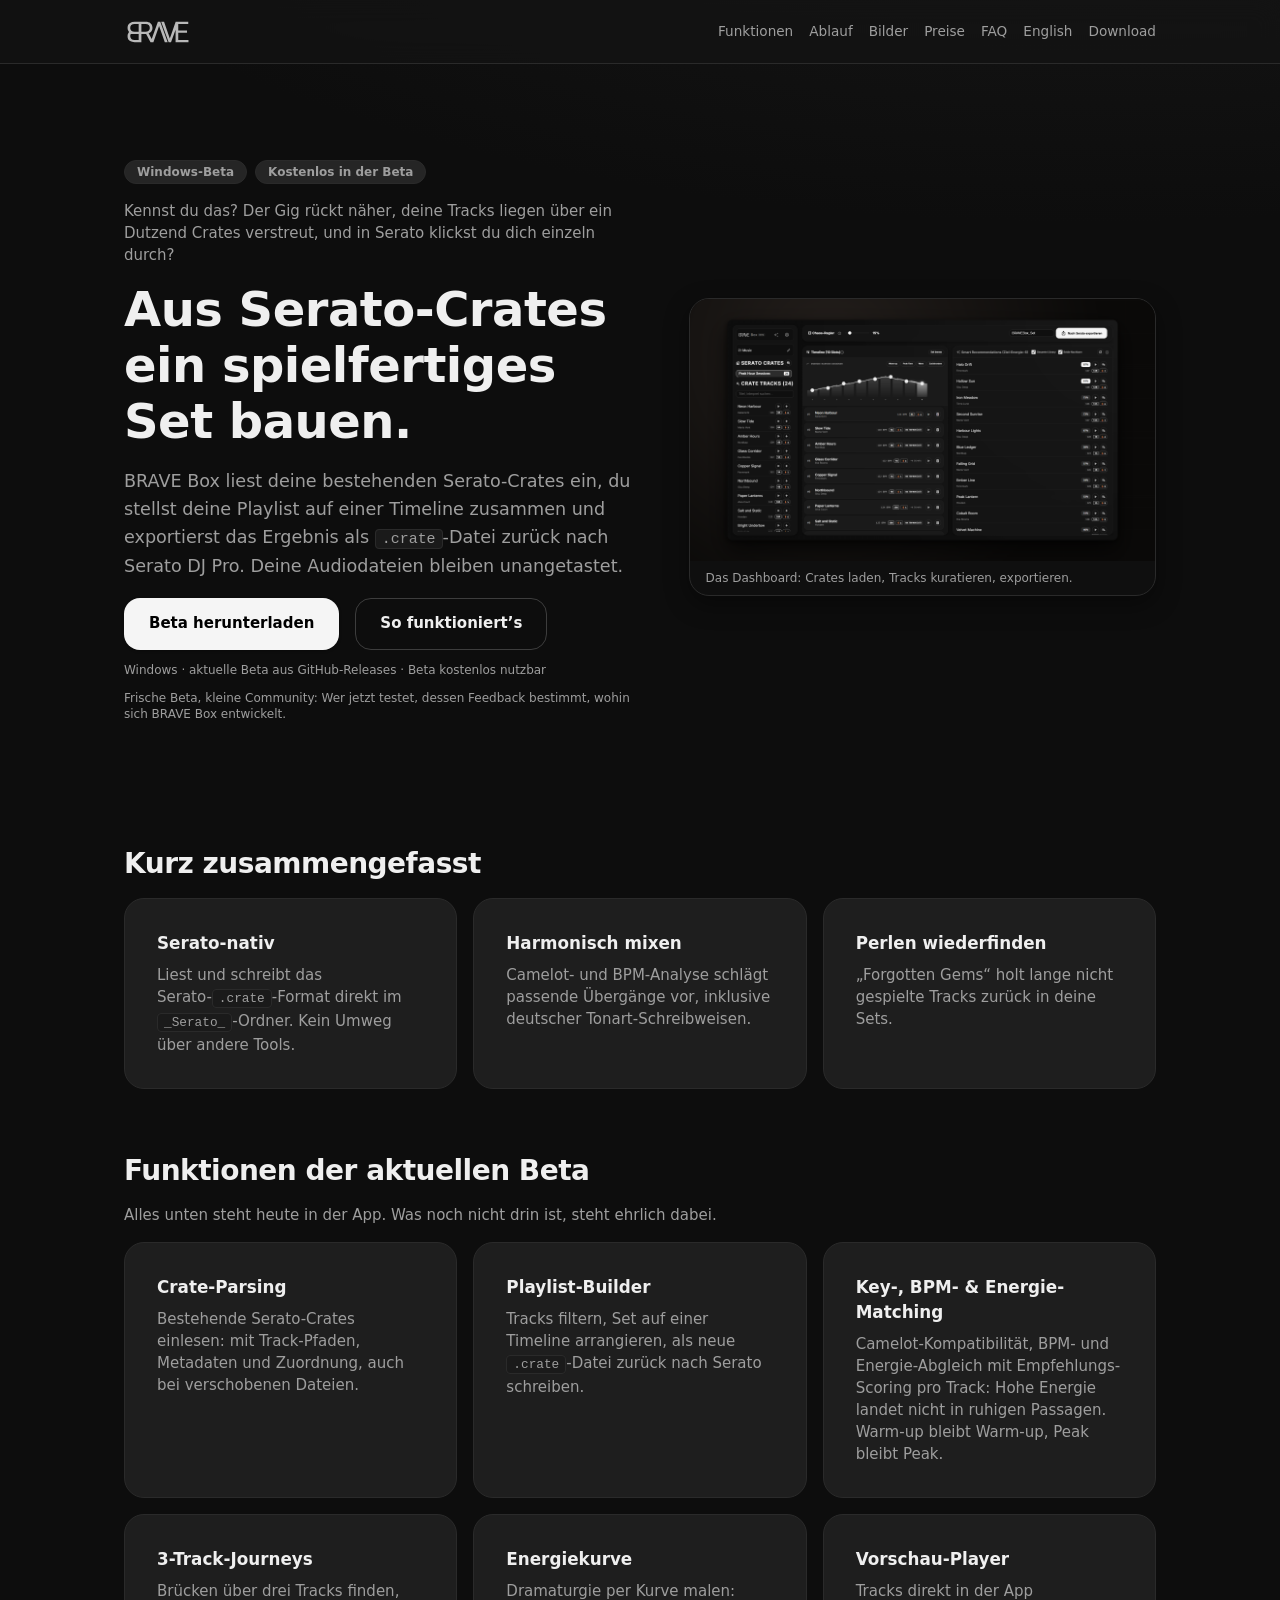
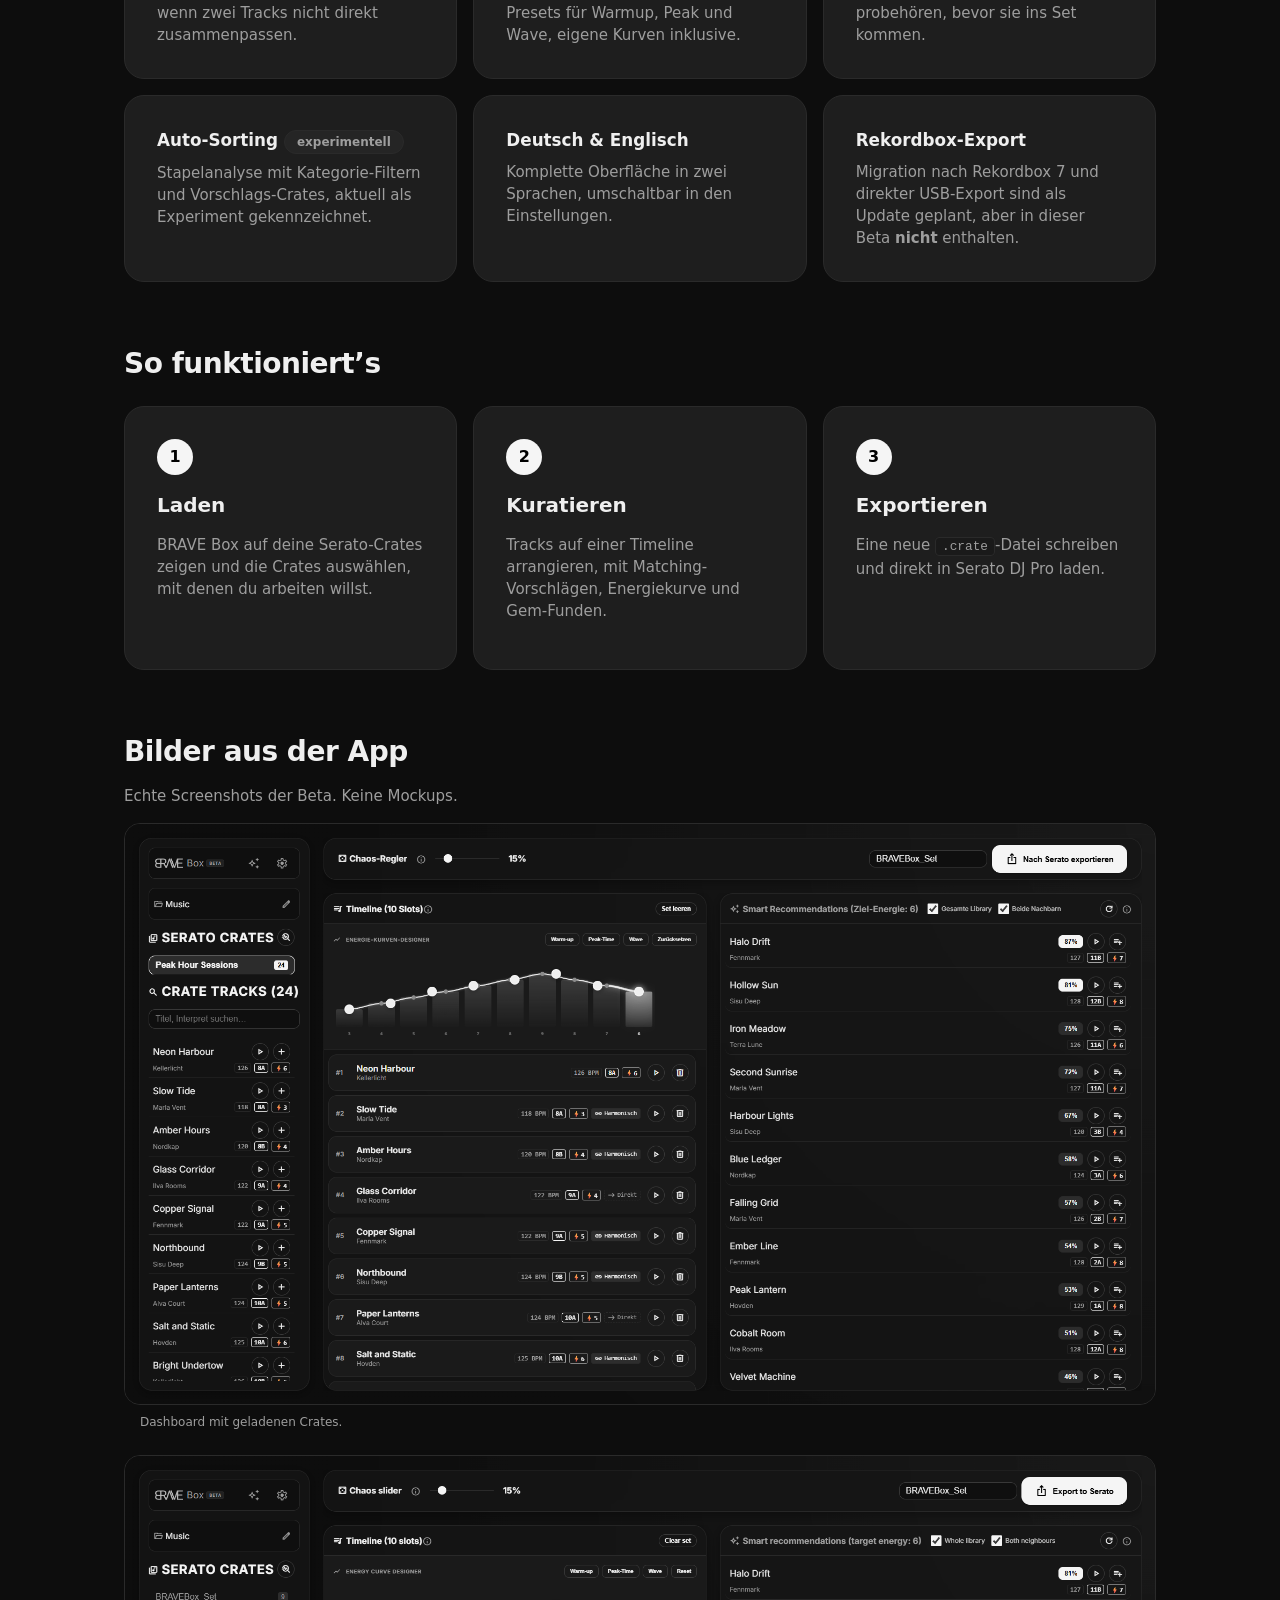
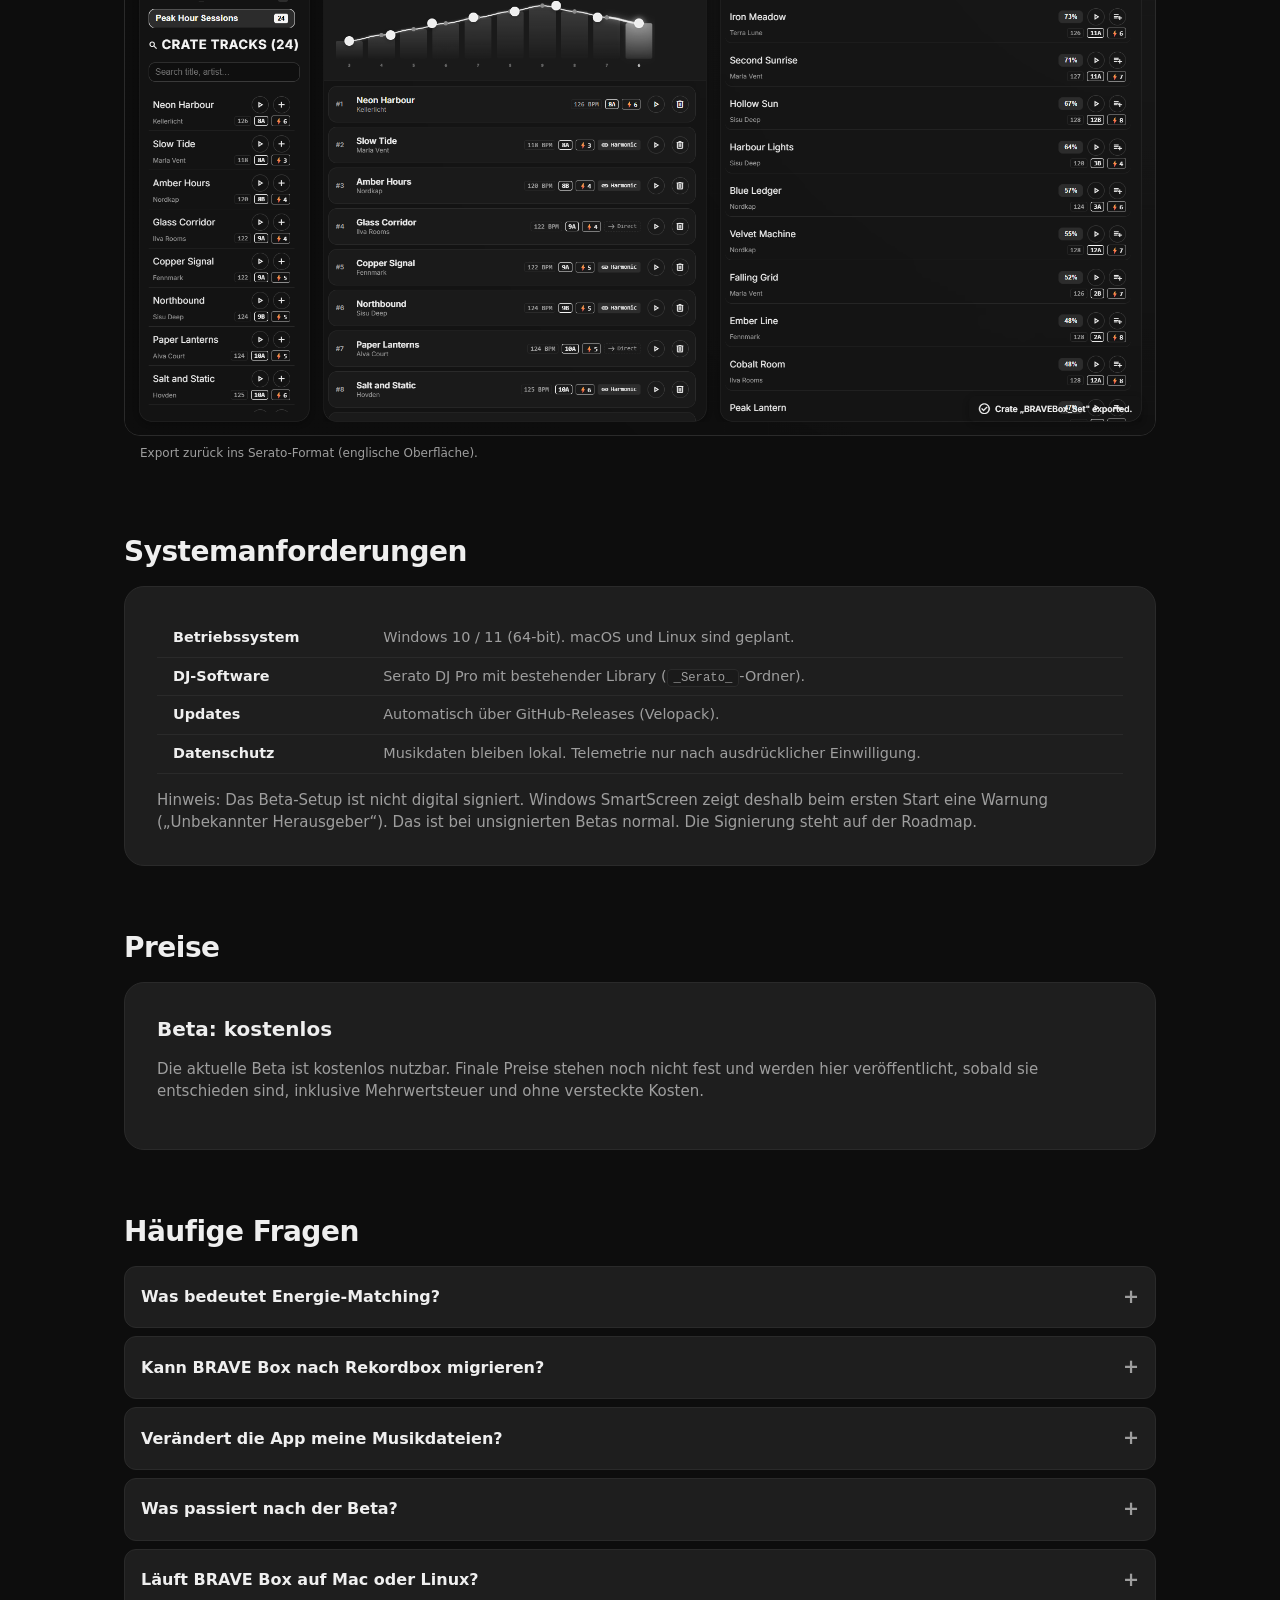
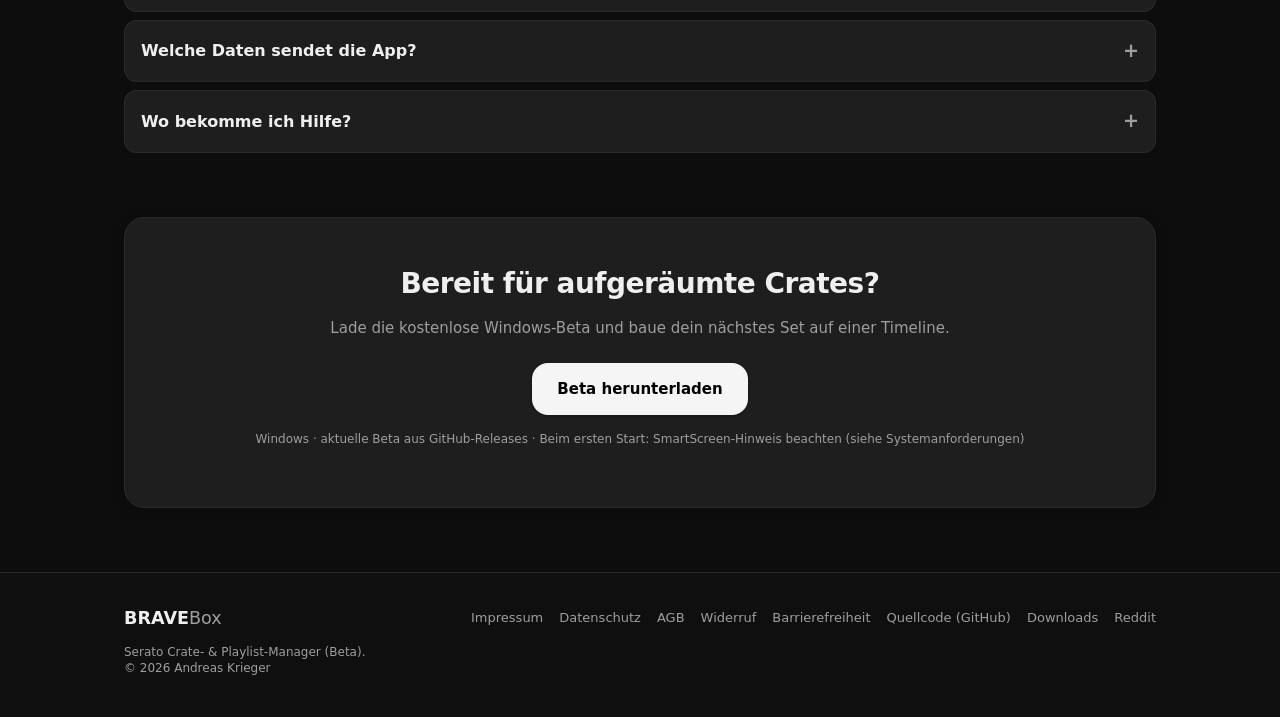
==== commit 660f9ca4: "style: Em-Dashes aus Marketing-Texten entfernt (DE+EN)" ====
--- a/index.html
+++ b/index.html
@@ -42,9 +42,9 @@
         <span class="m3-chip">Windows-Beta</span>
         <span class="m3-chip">Kostenlos in der Beta</span>
       </div>
-      <p class="text-body">Kennst du das? Der Gig rückt näher, deine Tracks liegen über ein Dutzend Crates verstreut — und in Serato klickst du dich einzeln durch?</p>
+      <p class="text-body">Kennst du das? Der Gig rückt näher, deine Tracks liegen über ein Dutzend Crates verstreut, und in Serato klickst du dich einzeln durch?</p>
       <h1 class="text-display" id="hero-title">Aus Serato-Crates ein spielfertiges Set bauen.</h1>
-      <p class="lead">BRAVE Box liest deine bestehenden Serato-Crates ein, du stellst deine Playlist auf einer Timeline zusammen — und exportierst das Ergebnis als <code>.crate</code>-Datei zurück nach Serato DJ Pro. Deine Audiodateien bleiben unangetastet.</p>
+      <p class="lead">BRAVE Box liest deine bestehenden Serato-Crates ein, du stellst deine Playlist auf einer Timeline zusammen und exportierst das Ergebnis als <code>.crate</code>-Datei zurück nach Serato DJ Pro. Deine Audiodateien bleiben unangetastet.</p>
       <div class="button-row">
         <a class="m3-button filled" href="https://github.com/AndreasKrieger/BraveBox-Releases/releases/latest">Beta herunterladen</a>
         <a class="m3-button outlined" href="#ablauf">So funktioniert’s</a>
@@ -61,8 +61,8 @@
   <section aria-labelledby="fakten-title">
     <h2 class="text-headline" id="fakten-title">Kurz zusammengefasst</h2>
     <div class="card-grid mt-md">
-      <div class="m3-card"><h3>Serato-nativ</h3><p class="text-body">Liest und schreibt das Serato-<code>.crate</code>-Format direkt im <code>_Serato_</code>-Ordner — kein Umweg über andere Tools.</p></div>
-      <div class="m3-card"><h3>Harmonisch mixen</h3><p class="text-body">Camelot- und BPM-Analyse schlägt passende Übergänge vor — inklusive deutscher Tonart-Schreibweisen.</p></div>
+      <div class="m3-card"><h3>Serato-nativ</h3><p class="text-body">Liest und schreibt das Serato-<code>.crate</code>-Format direkt im <code>_Serato_</code>-Ordner. Kein Umweg über andere Tools.</p></div>
+      <div class="m3-card"><h3>Harmonisch mixen</h3><p class="text-body">Camelot- und BPM-Analyse schlägt passende Übergänge vor, inklusive deutscher Tonart-Schreibweisen.</p></div>
       <div class="m3-card"><h3>Perlen wiederfinden</h3><p class="text-body">„Forgotten Gems“ holt lange nicht gespielte Tracks zurück in deine Sets.</p></div>
     </div>
   </section>
@@ -71,15 +71,15 @@
     <h2 class="text-headline" id="features-title">Funktionen der aktuellen Beta</h2>
     <p class="text-body">Alles unten steht heute in der App. Was noch nicht drin ist, steht ehrlich dabei.</p>
     <div class="card-grid mt-md">
-      <div class="m3-card"><h3>Crate-Parsing</h3><p class="text-body">Bestehende Serato-Crates einlesen — mit Track-Pfaden, Metadaten und Zuordnung, auch bei verschobenen Dateien.</p></div>
+      <div class="m3-card"><h3>Crate-Parsing</h3><p class="text-body">Bestehende Serato-Crates einlesen: mit Track-Pfaden, Metadaten und Zuordnung, auch bei verschobenen Dateien.</p></div>
       <div class="m3-card"><h3>Playlist-Builder</h3><p class="text-body">Tracks filtern, Set auf einer Timeline arrangieren, als neue <code>.crate</code>-Datei zurück nach Serato schreiben.</p></div>
-      <div class="m3-card"><h3>Key-, BPM- &amp; Energie-Matching</h3><p class="text-body">Camelot-Kompatibilität, BPM- und Energie-Abgleich mit Empfehlungs-Scoring pro Track: Hohe Energie landet nicht in ruhigen Passagen — Warm-up bleibt Warm-up, Peak bleibt Peak.</p></div>
+      <div class="m3-card"><h3>Key-, BPM- &amp; Energie-Matching</h3><p class="text-body">Camelot-Kompatibilität, BPM- und Energie-Abgleich mit Empfehlungs-Scoring pro Track: Hohe Energie landet nicht in ruhigen Passagen. Warm-up bleibt Warm-up, Peak bleibt Peak.</p></div>
       <div class="m3-card"><h3>3-Track-Journeys</h3><p class="text-body">Brücken über drei Tracks finden, wenn zwei Tracks nicht direkt zusammenpassen.</p></div>
-      <div class="m3-card"><h3>Energiekurve</h3><p class="text-body">Dramaturgie per Kurve malen — Presets für Warmup, Peak und Wave, eigene Kurven inklusive.</p></div>
+      <div class="m3-card"><h3>Energiekurve</h3><p class="text-body">Dramaturgie per Kurve malen: Presets für Warmup, Peak und Wave, eigene Kurven inklusive.</p></div>
       <div class="m3-card"><h3>Vorschau-Player</h3><p class="text-body">Tracks direkt in der App probehören, bevor sie ins Set kommen.</p></div>
-      <div class="m3-card"><h3>Auto-Sorting <span class="m3-chip">experimentell</span></h3><p class="text-body">Stapelanalyse mit Kategorie-Filtern und Vorschlags-Crates — aktuell als Experiment gekennzeichnet.</p></div>
+      <div class="m3-card"><h3>Auto-Sorting <span class="m3-chip">experimentell</span></h3><p class="text-body">Stapelanalyse mit Kategorie-Filtern und Vorschlags-Crates, aktuell als Experiment gekennzeichnet.</p></div>
       <div class="m3-card"><h3>Deutsch &amp; Englisch</h3><p class="text-body">Komplette Oberfläche in zwei Sprachen, umschaltbar in den Einstellungen.</p></div>
-      <div class="m3-card"><h3>Rekordbox-Export</h3><p class="text-body">Migration nach Rekordbox 7 und direkter USB-Export sind als Update geplant — in dieser Beta <strong>nicht</strong> enthalten.</p></div>
+      <div class="m3-card"><h3>Rekordbox-Export</h3><p class="text-body">Migration nach Rekordbox 7 und direkter USB-Export sind als Update geplant, aber in dieser Beta <strong>nicht</strong> enthalten.</p></div>
     </div>
   </section>
 
@@ -87,14 +87,14 @@
     <h2 class="text-headline" id="ablauf-title">So funktioniert’s</h2>
     <ol class="steps">
       <li><span class="step-no">1</span><h3 class="text-title">Laden</h3><p class="text-body">BRAVE Box auf deine Serato-Crates zeigen und die Crates auswählen, mit denen du arbeiten willst.</p></li>
-      <li><span class="step-no">2</span><h3 class="text-title">Kuratieren</h3><p class="text-body">Tracks auf einer Timeline arrangieren — mit Matching-Vorschlägen, Energiekurve und Gem-Funden.</p></li>
+      <li><span class="step-no">2</span><h3 class="text-title">Kuratieren</h3><p class="text-body">Tracks auf einer Timeline arrangieren, mit Matching-Vorschlägen, Energiekurve und Gem-Funden.</p></li>
       <li><span class="step-no">3</span><h3 class="text-title">Exportieren</h3><p class="text-body">Eine neue <code>.crate</code>-Datei schreiben und direkt in Serato DJ Pro laden.</p></li>
     </ol>
   </section>
 
   <section id="screenshots" aria-labelledby="screenshots-title">
     <h2 class="text-headline" id="screenshots-title">Bilder aus der App</h2>
-    <p class="text-body">Echte Screenshots der Beta — keine Mockups.</p>
+    <p class="text-body">Echte Screenshots der Beta. Keine Mockups.</p>
     <div class="gallery mt-md">
       <figure>
         <img src="./assets/screenshots/01-dashboard.png" alt="BRAVE Box Dashboard mit geladenen Serato-Crates" loading="lazy">
@@ -116,7 +116,7 @@
         <tr><th>Updates</th><td>Automatisch über GitHub-Releases (Velopack).</td></tr>
         <tr><th>Datenschutz</th><td>Musikdaten bleiben lokal. Telemetrie nur nach ausdrücklicher Einwilligung.</td></tr>
       </table>
-      <p class="text-body mb-0">Hinweis: Das Beta-Setup ist nicht digital signiert. Windows SmartScreen zeigt deshalb beim ersten Start eine Warnung („Unbekannter Herausgeber“) — das ist bei unsignierten Betas normal. Die Signierung steht auf der Roadmap.</p>
+      <p class="text-body mb-0">Hinweis: Das Beta-Setup ist nicht digital signiert. Windows SmartScreen zeigt deshalb beim ersten Start eine Warnung („Unbekannter Herausgeber“). Das ist bei unsignierten Betas normal. Die Signierung steht auf der Roadmap.</p>
     </div>
   </section>
 
@@ -124,20 +124,20 @@
     <h2 class="text-headline" id="preise-title">Preise</h2>
     <div class="m3-card mt-md">
       <h3 class="text-title">Beta: kostenlos</h3>
-      <p class="text-body">Die aktuelle Beta ist kostenlos nutzbar. Finale Preise stehen noch nicht fest und werden hier veröffentlicht, sobald sie entschieden sind — inklusive Mehrwertsteuer, ohne versteckte Kosten.</p>
+      <p class="text-body">Die aktuelle Beta ist kostenlos nutzbar. Finale Preise stehen noch nicht fest und werden hier veröffentlicht, sobald sie entschieden sind, inklusive Mehrwertsteuer und ohne versteckte Kosten.</p>
     </div>
   </section>
 
   <section id="faq" class="faq" aria-labelledby="faq-title">
     <h2 class="text-headline" id="faq-title">Häufige Fragen</h2>
     <div class="mt-md">
-      <details><summary>Was bedeutet Energie-Matching?</summary><div class="answer"><p>BRAVE Box bewertet die Energie jedes Tracks. Empfehlungen bevorzugen Tracks, deren Energie zum bisherigen Set-Verlauf passt — gesteuert über deine Energiekurve. So rutscht kein Peak in den Warm-up und kein Ausklang in den Höhepunkt.</p></div></details>
+      <details><summary>Was bedeutet Energie-Matching?</summary><div class="answer"><p>BRAVE Box bewertet die Energie jedes Tracks. Empfehlungen bevorzugen Tracks, deren Energie zum bisherigen Set-Verlauf passt, gesteuert über deine Energiekurve. So rutscht kein Peak in den Warm-up und kein Ausklang in den Höhepunkt.</p></div></details>
       <details><summary>Kann BRAVE Box nach Rekordbox migrieren?</summary><div class="answer"><p>Noch nicht. Rekordbox-7-Migration und direkter USB-Export für CDJ/XDJ sind als Update geplant, aber ohne Termin. Die Beta verarbeitet ausschließlich Serato-Crates.</p></div></details>
       <details><summary>Verändert die App meine Musikdateien?</summary><div class="answer"><p>Nein. BRAVE Box liest Crate-Dateien und Metadaten und schreibt neue <code>.crate</code>-Dateien. Audiodateien werden nicht verändert. Trotzdem gilt wie immer vor einem Gig: Backup deiner Library machen.</p></div></details>
       <details><summary>Was passiert nach der Beta?</summary><div class="answer"><p>Die Beta ist kostenlos. Finale Preise sind noch nicht entschieden. Updates kommen automatisch über GitHub-Releases.</p></div></details>
       <details><summary>Läuft BRAVE Box auf Mac oder Linux?</summary><div class="answer"><p>Aktuell nur Windows 10/11. macOS- und Linux-Support sind geplant.</p></div></details>
       <details><summary>Welche Daten sendet die App?</summary><div class="answer"><p>Standardmäßig keine. Nutzungs- und Fehlerdaten (Telemetrie) werden nur nach deiner ausdrücklichen Einwilligung beim ersten Start übertragen und lassen sich jederzeit in den Einstellungen widerrufen. Details stehen in der <a href="./datenschutz.html">Datenschutzerklärung</a>.</p></div></details>
-      <details><summary>Wo bekomme ich Hilfe?</summary><div class="answer"><p>Per E-Mail, über GitHub-Issues oder in der Community auf <a href="https://www.reddit.com/r/BRAVEBOX/">r/BRAVEBOX</a> — bitte OS, BRAVE-Box-Version und Serato-Version angeben.</p></div></details>
+      <details><summary>Wo bekomme ich Hilfe?</summary><div class="answer"><p>Per E-Mail, über GitHub-Issues oder in der Community auf <a href="https://www.reddit.com/r/BRAVEBOX/">r/BRAVEBOX</a>. Bitte OS, BRAVE-Box-Version und Serato-Version angeben.</p></div></details>
     </div>
   </section>
 
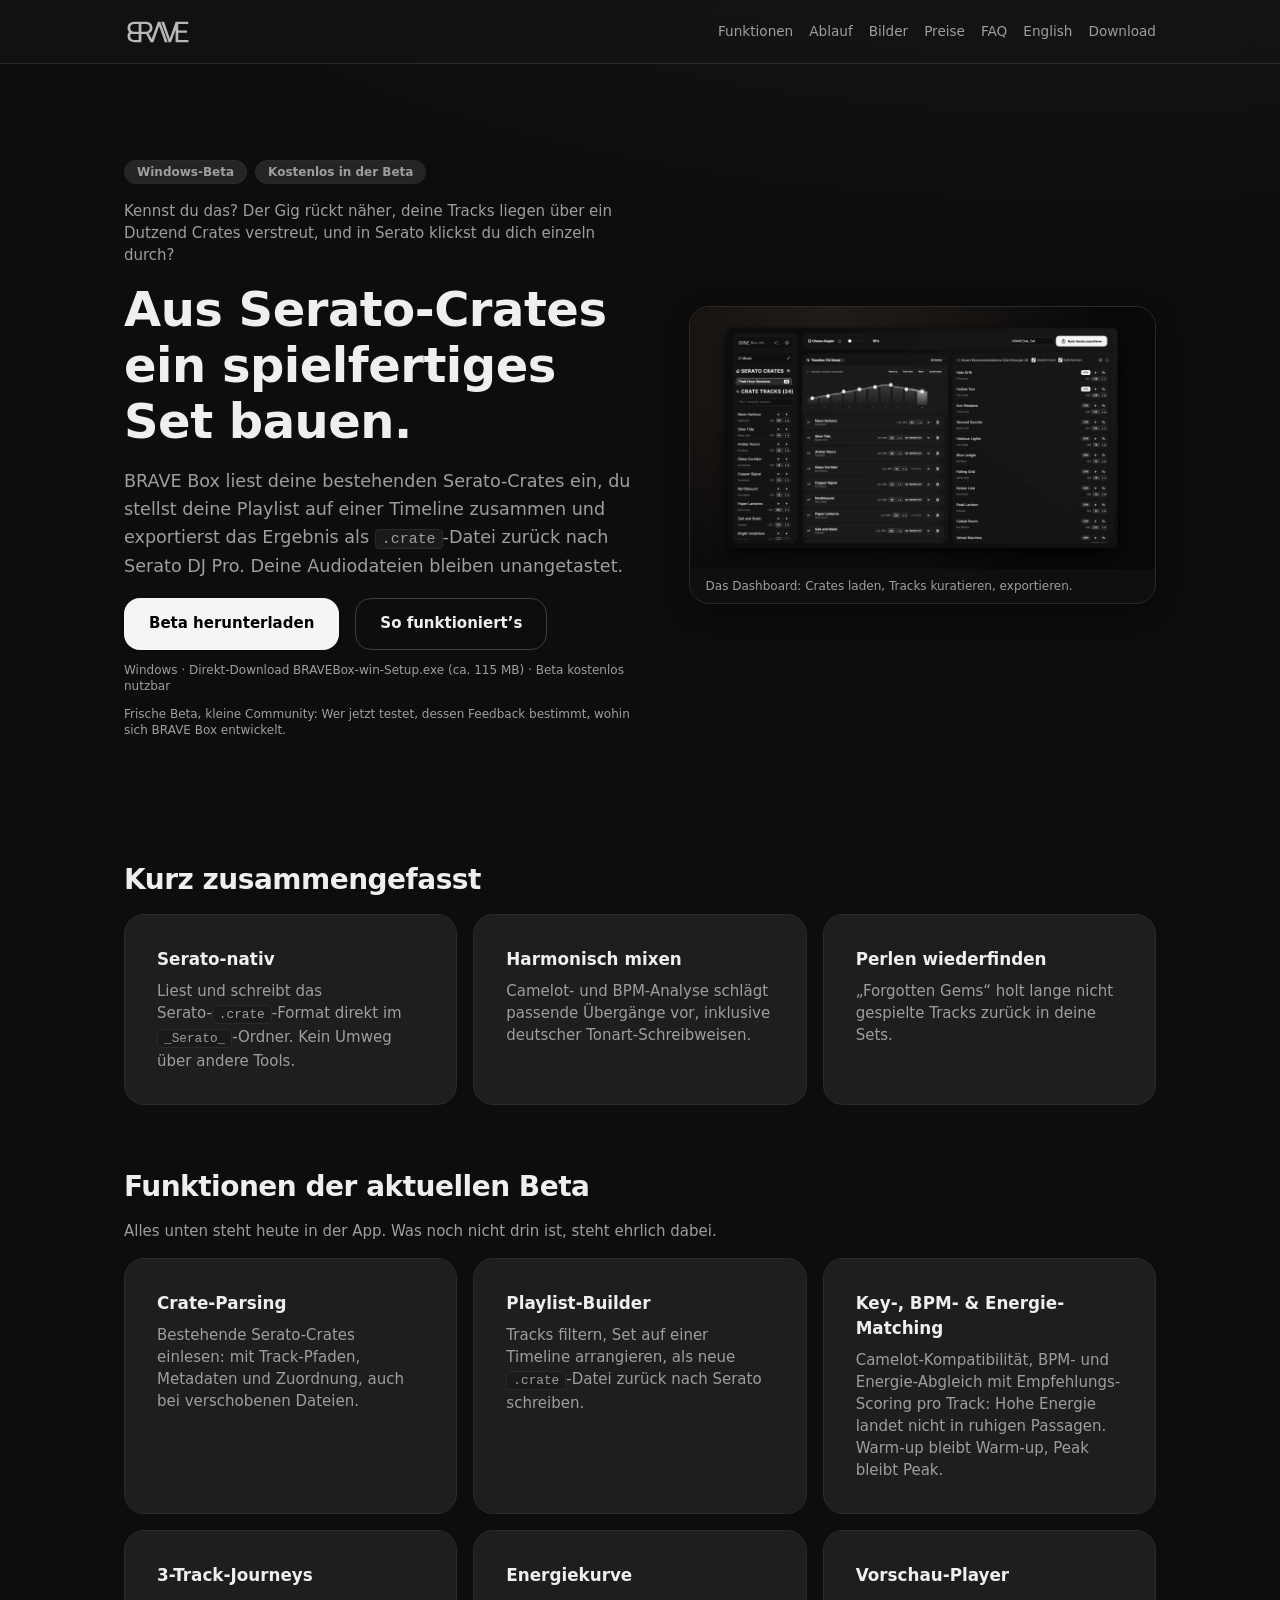
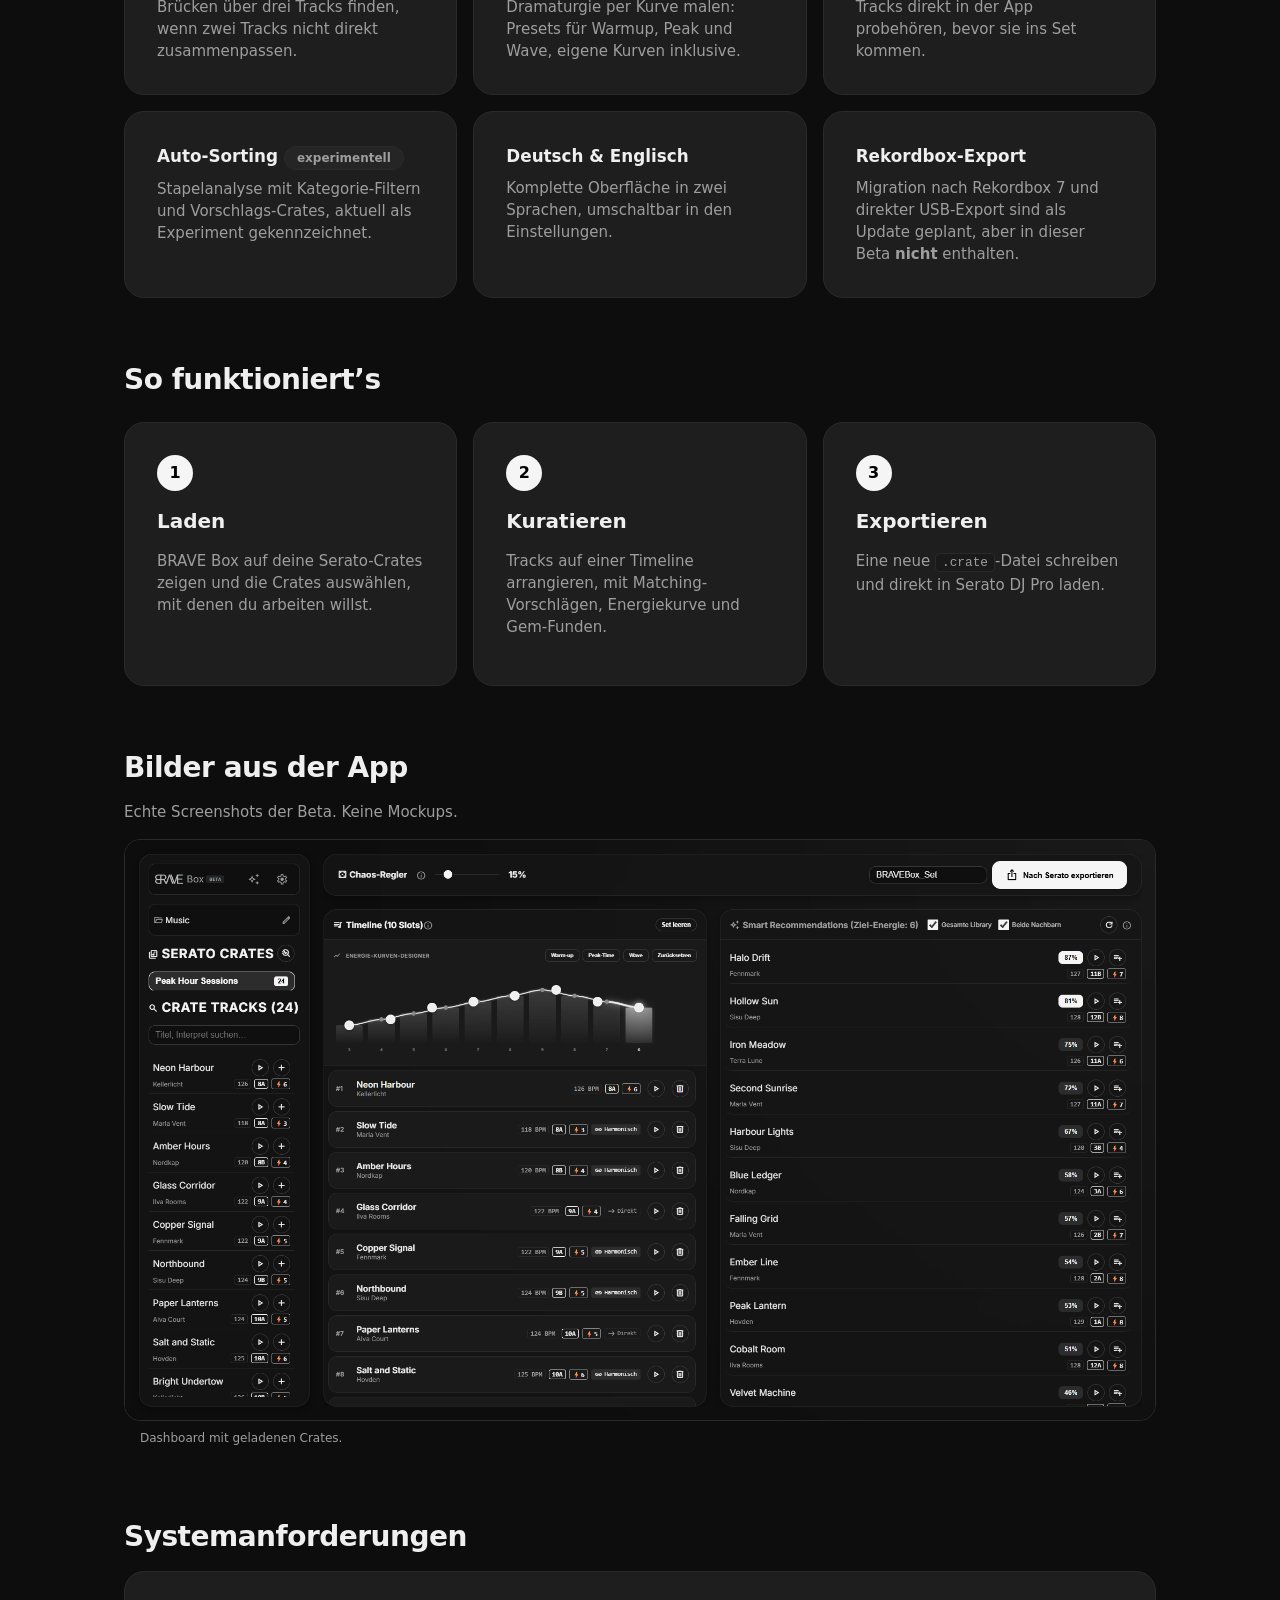
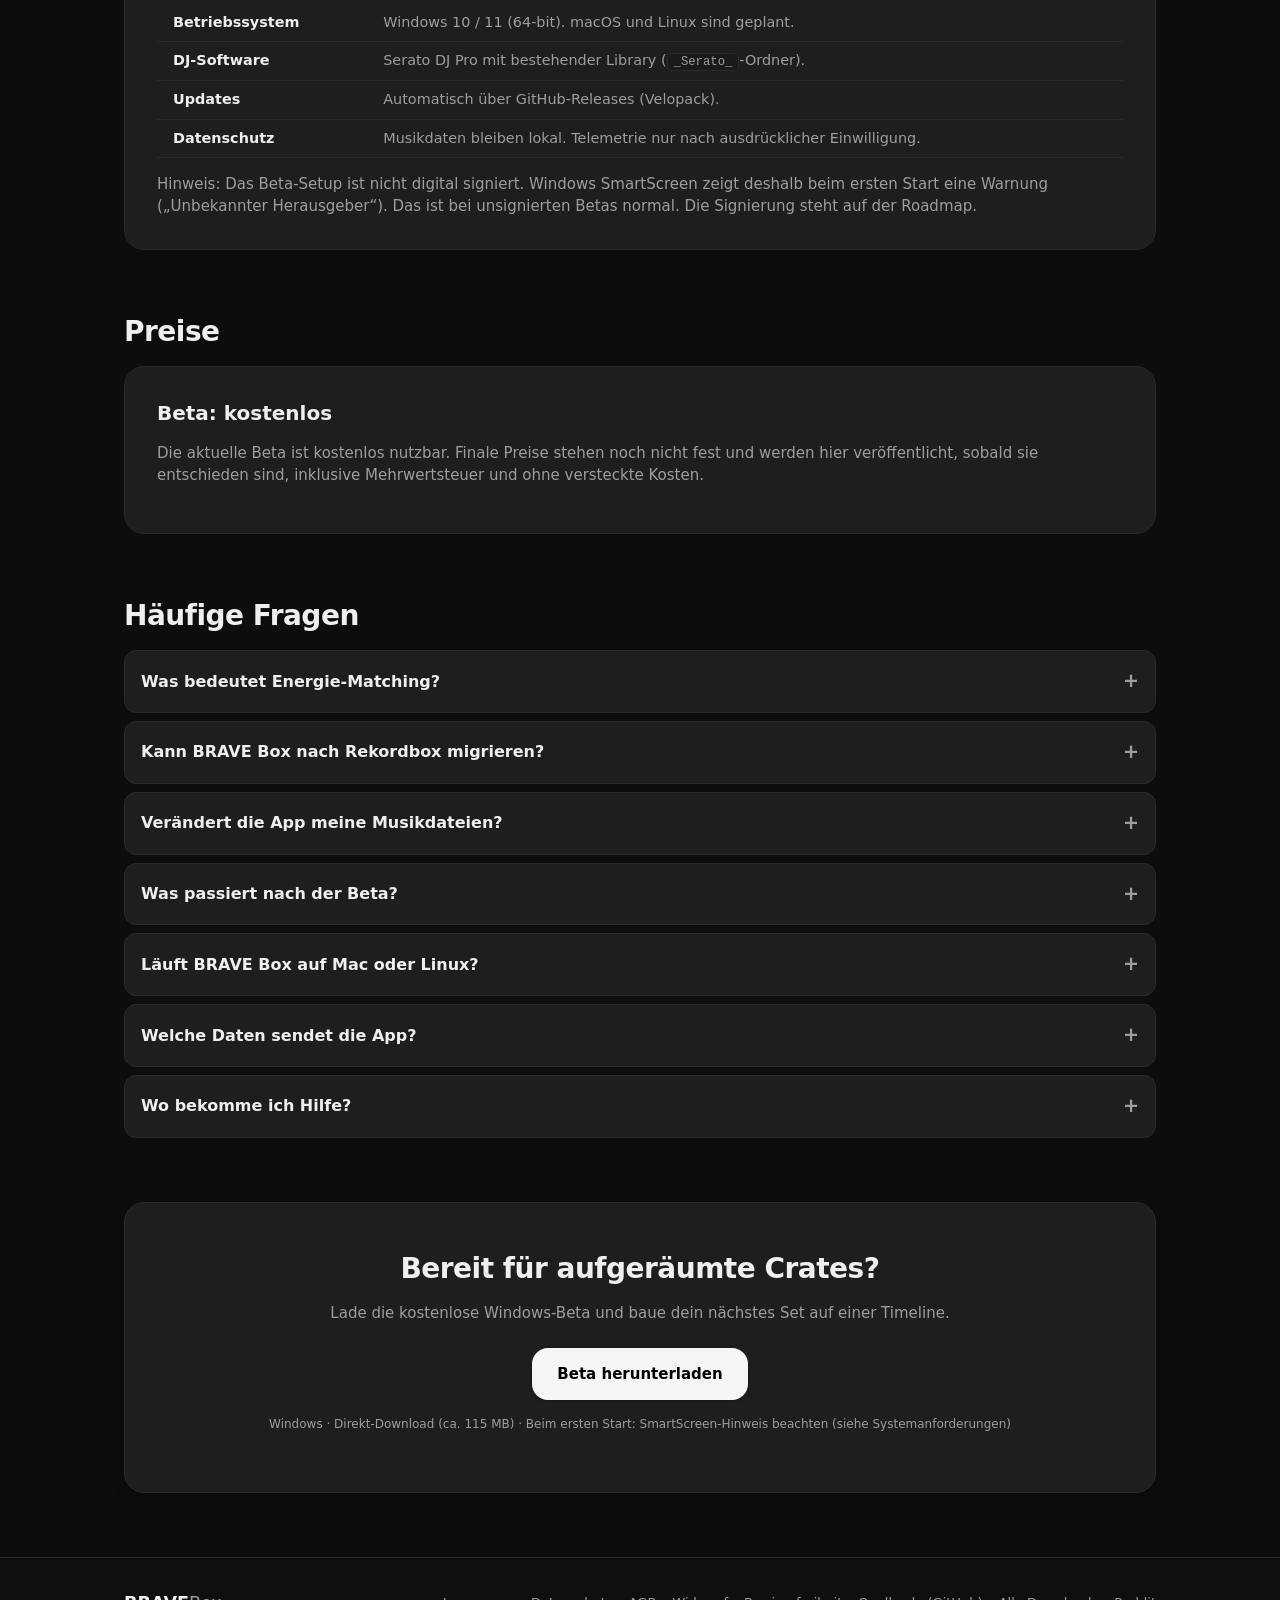
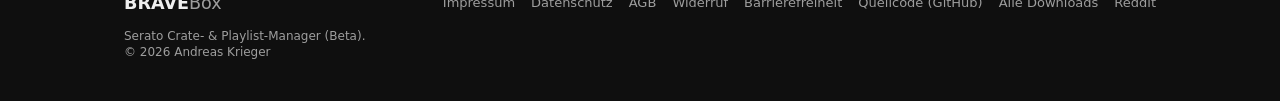
==== commit bd9c3239: "feat: 1 Bild je Sprache, Direkt-Download Exe" ====
--- a/index.html
+++ b/index.html
@@ -5,12 +5,11 @@
   <meta name="viewport" content="width=device-width, initial-scale=1">
   <title>BRAVE Box — Serato-Crates einlesen, Set bauen, .crate exportieren (Beta)</title>
   <meta name="description" content="BRAVE Box ist ein Desktop-Tool für Serato DJ Pro: Crates einlesen, Playlist auf einer Timeline zusammenstellen und als .crate-Datei zurück nach Serato exportieren. Windows-Beta, kostenlos.">
-  <meta name="robots" content="noindex">
   <meta http-equiv="Content-Security-Policy" content="default-src 'self'; img-src 'self'; style-src 'self'; script-src 'self'">
   <meta property="og:title" content="BRAVE Box — Serato Crate- &amp; Playlist-Manager (Beta)">
   <meta property="og:description" content="Serato-Crates laden, Set auf einer Timeline bauen, eine .crate-Datei zurück nach Serato exportieren. Windows-Beta, kostenlos.">
   <meta property="og:type" content="website">
-  <meta property="og:image" content="./assets/screenshots/00-hero.png">
+  <meta property="og:image" content="https://andreaskrieger.github.io/bravebox-website/assets/screenshots/00-hero.png">
   <meta name="twitter:card" content="summary_large_image">
   <link rel="alternate" hreflang="en" href="./en/index.html">
   <link rel="icon" type="image/svg+xml" href="./assets/favicon.svg">
@@ -30,7 +29,7 @@
       <a href="#preise">Preise</a>
       <a href="#faq">FAQ</a>
       <a href="./en/index.html">English</a>
-      <a href="https://github.com/AndreasKrieger/BraveBox-Releases/releases/latest">Download</a>
+      <a href="https://github.com/AndreasKrieger/BraveBox-Releases/releases/latest/download/BRAVEBox-win-Setup.exe">Download</a>
     </nav>
   </div>
 </header>
@@ -46,10 +45,10 @@
       <h1 class="text-display" id="hero-title">Aus Serato-Crates ein spielfertiges Set bauen.</h1>
       <p class="lead">BRAVE Box liest deine bestehenden Serato-Crates ein, du stellst deine Playlist auf einer Timeline zusammen und exportierst das Ergebnis als <code>.crate</code>-Datei zurück nach Serato DJ Pro. Deine Audiodateien bleiben unangetastet.</p>
       <div class="button-row">
-        <a class="m3-button filled" href="https://github.com/AndreasKrieger/BraveBox-Releases/releases/latest">Beta herunterladen</a>
+        <a class="m3-button filled" href="https://github.com/AndreasKrieger/BraveBox-Releases/releases/latest/download/BRAVEBox-win-Setup.exe">Beta herunterladen</a>
         <a class="m3-button outlined" href="#ablauf">So funktioniert’s</a>
       </div>
-      <p class="text-caption">Windows · aktuelle Beta aus GitHub-Releases · Beta kostenlos nutzbar</p>
+      <p class="text-caption">Windows · Direkt-Download BRAVEBox-win-Setup.exe (ca. 115 MB) · Beta kostenlos nutzbar</p>
       <p class="text-caption">Frische Beta, kleine Community: Wer jetzt testet, dessen Feedback bestimmt, wohin sich BRAVE Box entwickelt.</p>
     </div>
     <figure class="hero-shot figure-plain">
@@ -100,10 +99,6 @@
         <img src="./assets/screenshots/01-dashboard.png" alt="BRAVE Box Dashboard mit geladenen Serato-Crates" loading="lazy">
         <figcaption class="shot-caption">Dashboard mit geladenen Crates.</figcaption>
       </figure>
-      <figure>
-        <img src="./assets/screenshots/06-export.png" alt="Export-Dialog für die fertige Crate-Datei (englische Oberfläche)" loading="lazy">
-        <figcaption class="shot-caption">Export zurück ins Serato-Format (englische Oberfläche).</figcaption>
-      </figure>
     </div>
   </section>
 
@@ -146,9 +141,9 @@
       <h2 class="text-headline" id="dl-title">Bereit für aufgeräumte Crates?</h2>
       <p class="text-body">Lade die kostenlose Windows-Beta und baue dein nächstes Set auf einer Timeline.</p>
       <div class="button-row">
-        <a class="m3-button filled" href="https://github.com/AndreasKrieger/BraveBox-Releases/releases/latest">Beta herunterladen</a>
+        <a class="m3-button filled" href="https://github.com/AndreasKrieger/BraveBox-Releases/releases/latest/download/BRAVEBox-win-Setup.exe">Beta herunterladen</a>
       </div>
-      <p class="text-caption">Windows · aktuelle Beta aus GitHub-Releases · Beim ersten Start: SmartScreen-Hinweis beachten (siehe Systemanforderungen)</p>
+      <p class="text-caption">Windows · Direkt-Download (ca. 115 MB) · Beim ersten Start: SmartScreen-Hinweis beachten (siehe Systemanforderungen)</p>
     </div>
   </section>
 </main>
@@ -166,7 +161,7 @@
       <li><a href="./widerruf.html">Widerruf</a></li>
       <li><a href="./barrierefreiheit.html">Barrierefreiheit</a></li>
       <li><a href="https://github.com/AndreasKrieger/DJBox">Quellcode (GitHub)</a></li>
-      <li><a href="https://github.com/AndreasKrieger/BraveBox-Releases/releases/latest">Downloads</a></li>
+      <li><a href="https://github.com/AndreasKrieger/BraveBox-Releases/releases/latest">Alle Downloads</a></li>
       <li><a href="https://www.reddit.com/r/BRAVEBOX/">Reddit</a></li>
     </ul>
   </div>
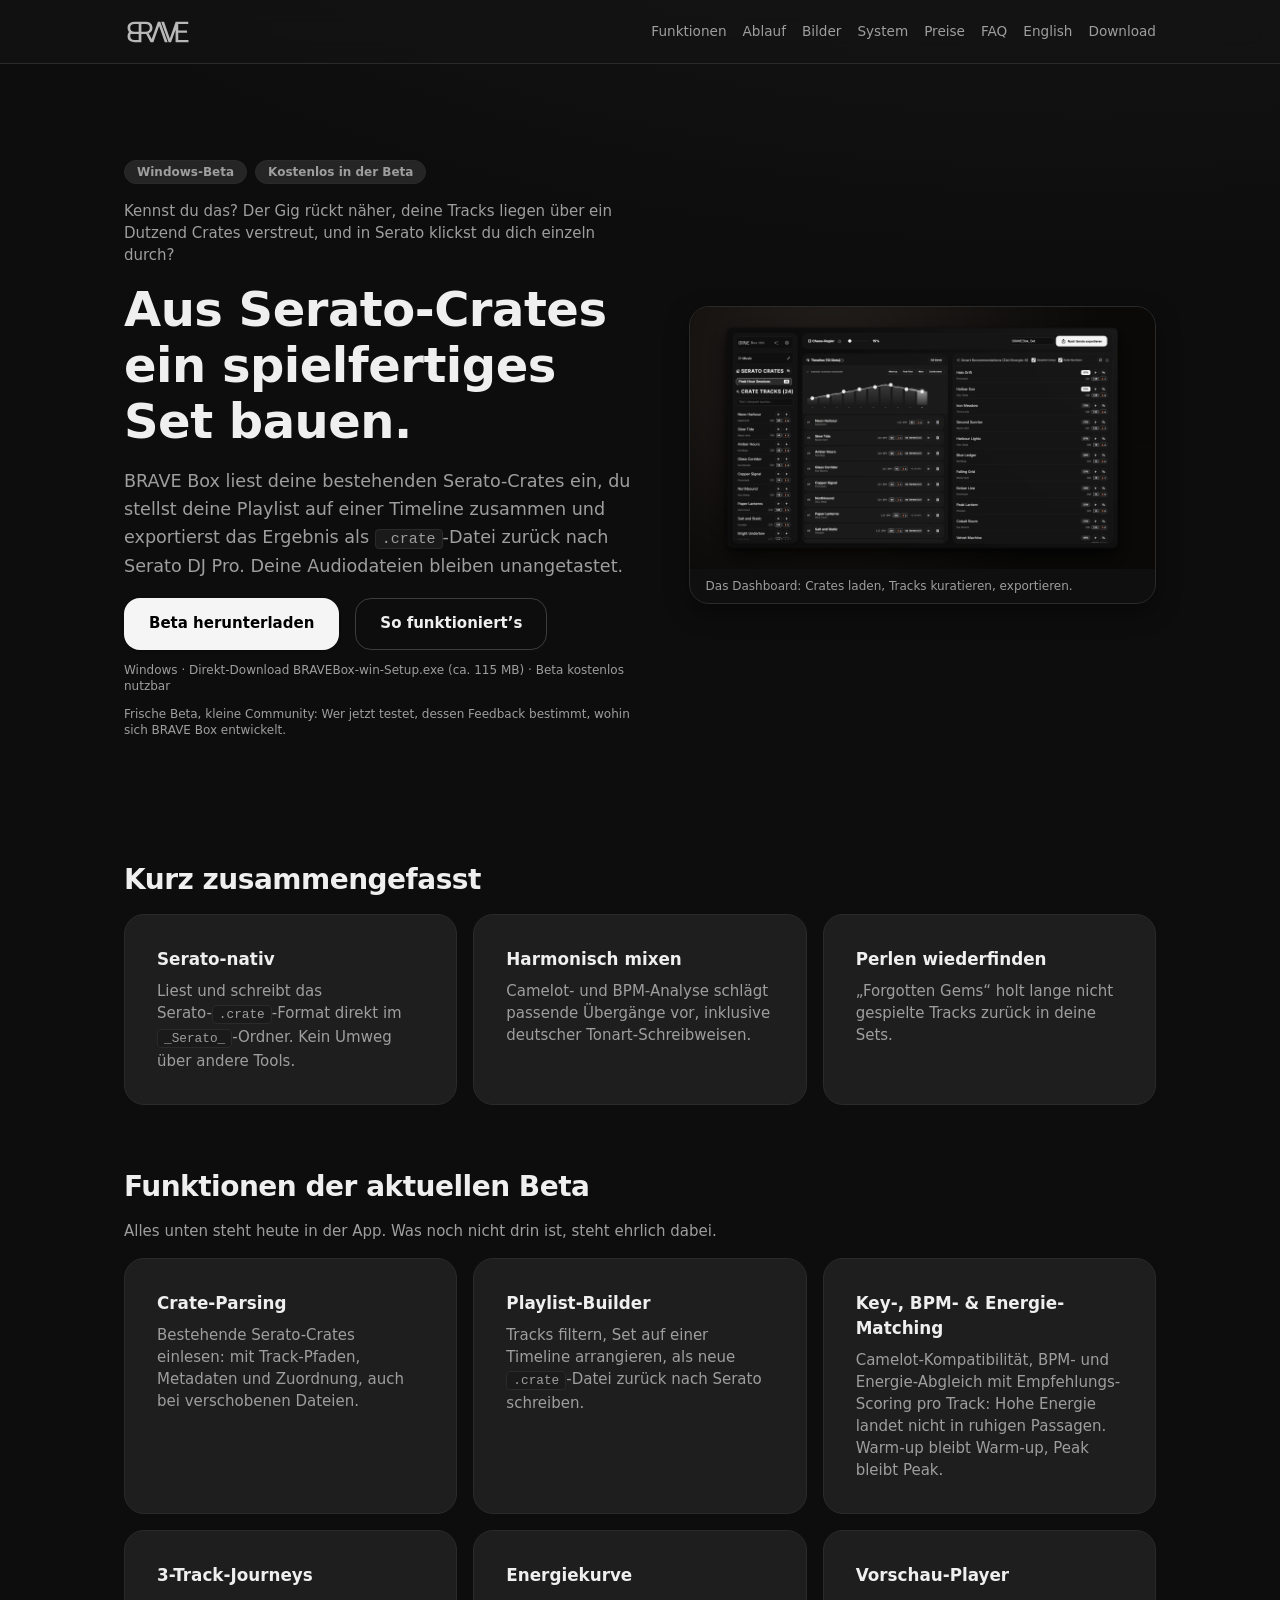
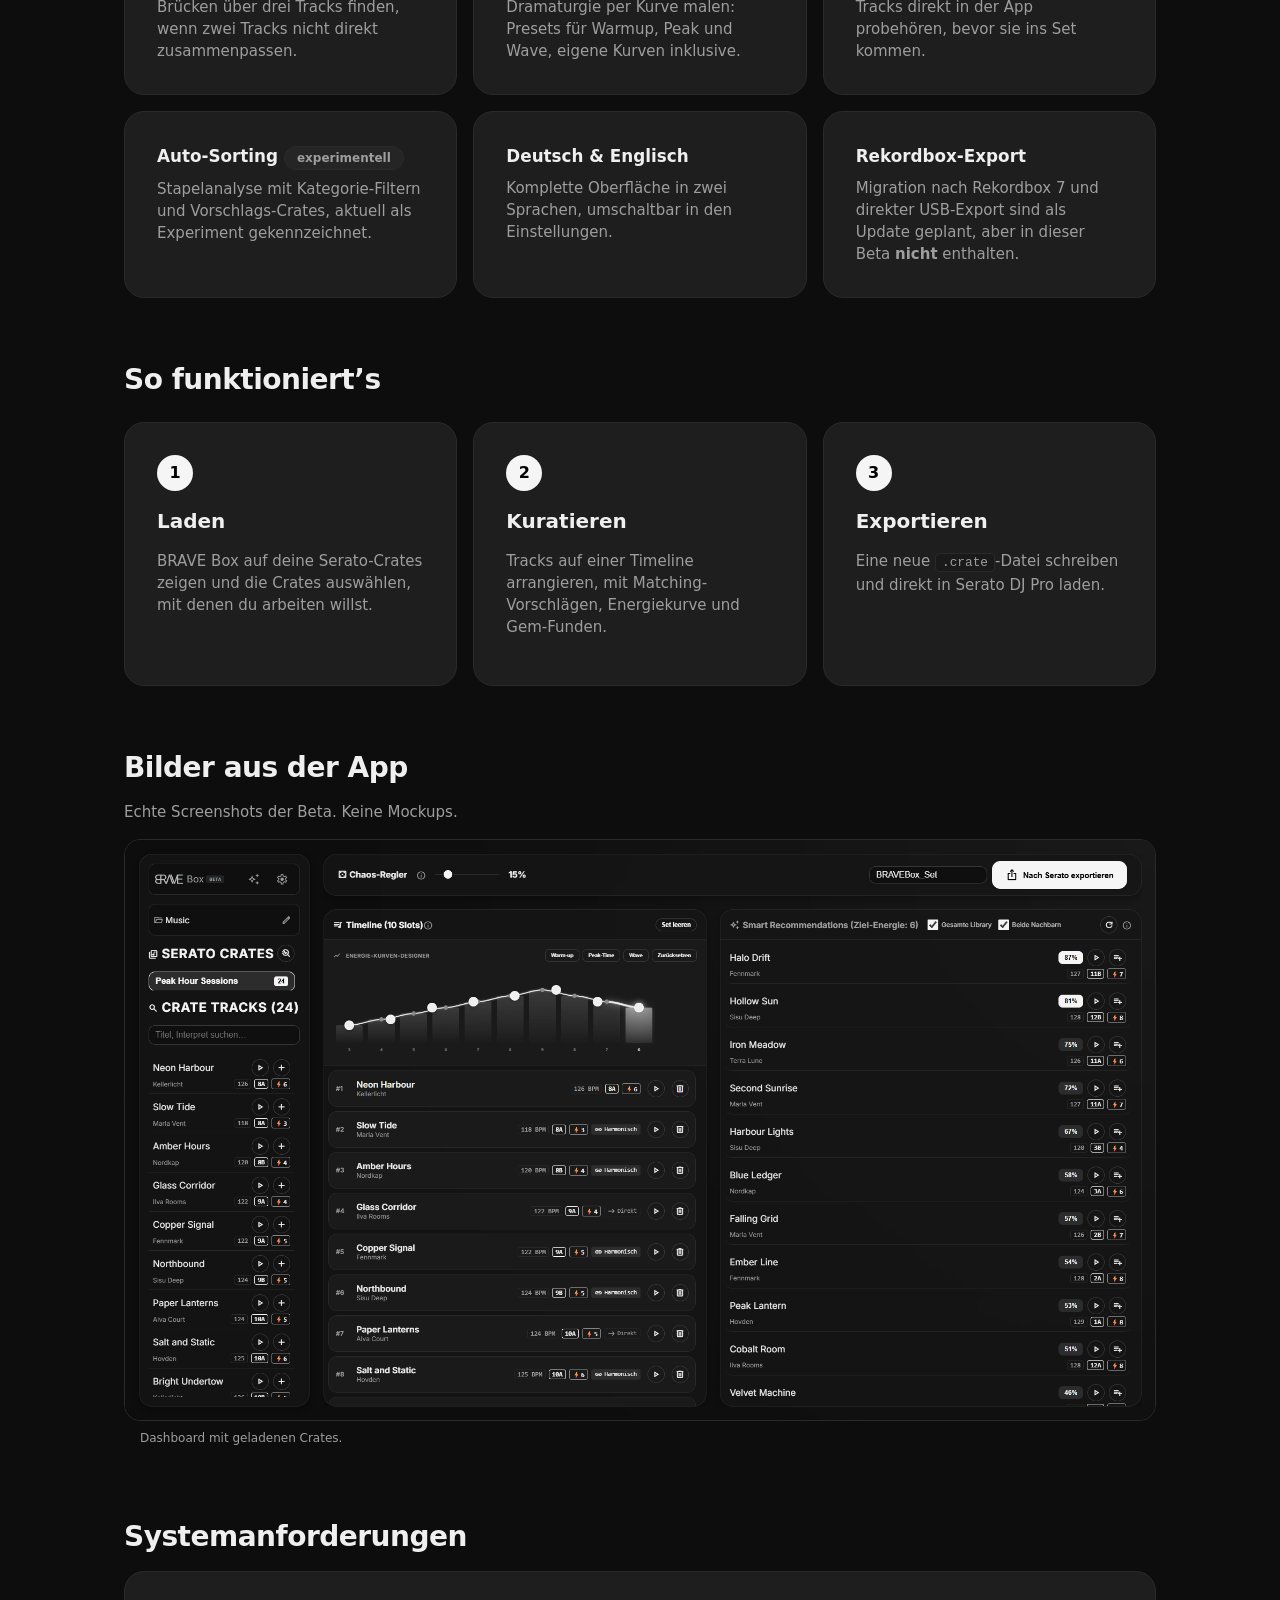
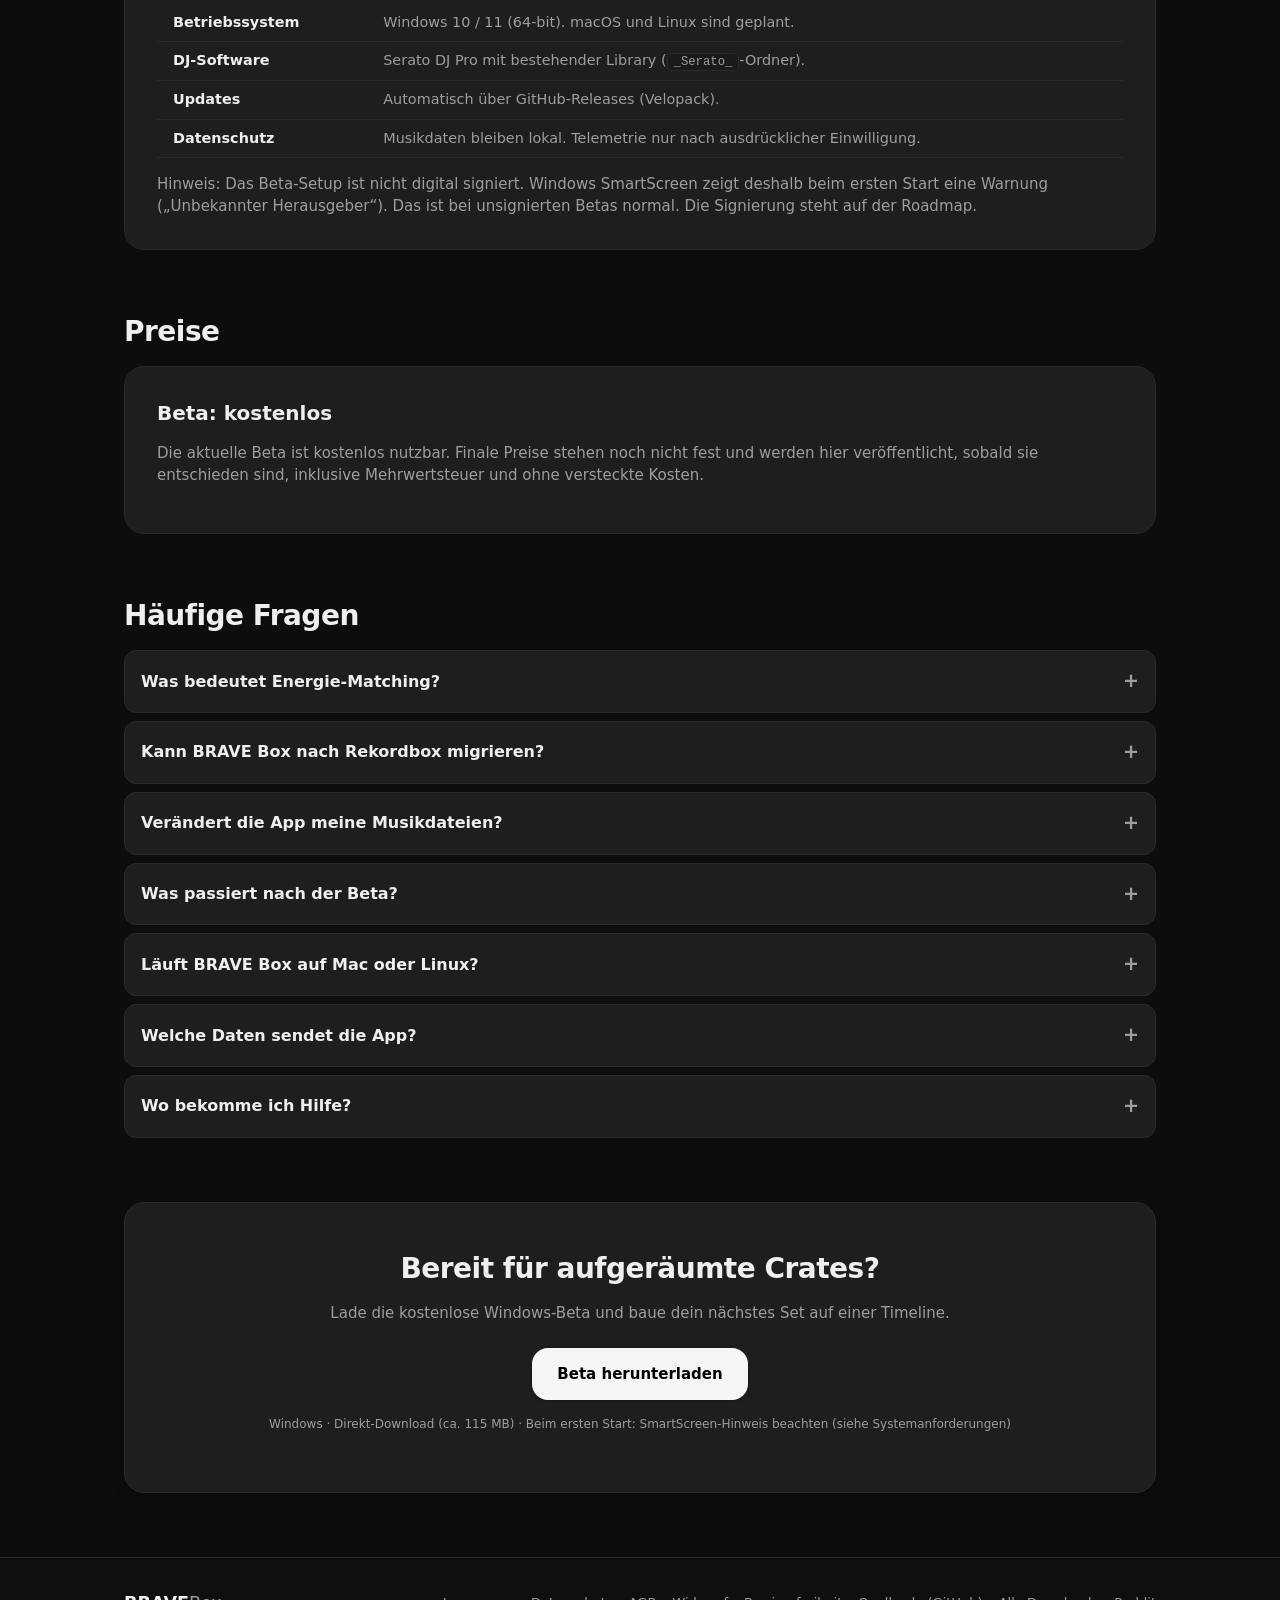
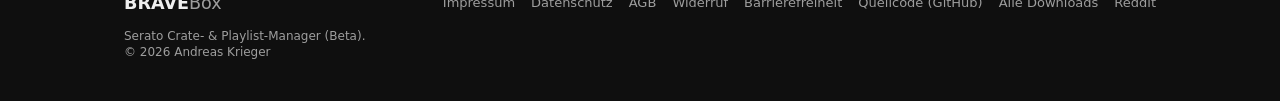
==== commit cfd0b443: "fix: Blindspot-Runde" ====
--- a/index.html
+++ b/index.html
@@ -12,7 +12,10 @@
   <meta property="og:image" content="https://andreaskrieger.github.io/bravebox-website/assets/screenshots/00-hero.png">
   <meta name="twitter:card" content="summary_large_image">
   <link rel="alternate" hreflang="en" href="./en/index.html">
-  <link rel="icon" type="image/svg+xml" href="./assets/favicon.svg">
+  <link rel="canonical" href="https://andreaskrieger.github.io/bravebox-website/">
+  <link rel="icon" type="image/png" sizes="32x32" href="./assets/favicon-32.png">
+  <link rel="icon" type="image/x-icon" href="./assets/favicon.ico">
+  <link rel="apple-touch-icon" href="./assets/favicon-180.png">
   <link rel="stylesheet" href="./styles.css">
 </head>
 <body class="app-surface">
@@ -26,6 +29,7 @@
       <a href="#features">Funktionen</a>
       <a href="#ablauf">Ablauf</a>
       <a href="#screenshots">Bilder</a>
+      <a href="#system">System</a>
       <a href="#preise">Preise</a>
       <a href="#faq">FAQ</a>
       <a href="./en/index.html">English</a>
@@ -132,7 +136,7 @@
       <details><summary>Was passiert nach der Beta?</summary><div class="answer"><p>Die Beta ist kostenlos. Finale Preise sind noch nicht entschieden. Updates kommen automatisch über GitHub-Releases.</p></div></details>
       <details><summary>Läuft BRAVE Box auf Mac oder Linux?</summary><div class="answer"><p>Aktuell nur Windows 10/11. macOS- und Linux-Support sind geplant.</p></div></details>
       <details><summary>Welche Daten sendet die App?</summary><div class="answer"><p>Standardmäßig keine. Nutzungs- und Fehlerdaten (Telemetrie) werden nur nach deiner ausdrücklichen Einwilligung beim ersten Start übertragen und lassen sich jederzeit in den Einstellungen widerrufen. Details stehen in der <a href="./datenschutz.html">Datenschutzerklärung</a>.</p></div></details>
-      <details><summary>Wo bekomme ich Hilfe?</summary><div class="answer"><p>Per E-Mail, über GitHub-Issues oder in der Community auf <a href="https://www.reddit.com/r/BRAVEBOX/">r/BRAVEBOX</a>. Bitte OS, BRAVE-Box-Version und Serato-Version angeben.</p></div></details>
+      <details><summary>Wo bekomme ich Hilfe?</summary><div class="answer"><p>Per E-Mail an <a href="mailto:andreaskrieger.software@gmail.com">andreaskrieger.software@gmail.com</a>, über <a href="https://github.com/AndreasKrieger/DJBox/issues">GitHub-Issues</a> oder in der Community auf <a href="https://www.reddit.com/r/BRAVEBOX/">r/BRAVEBOX</a>. Bitte OS, BRAVE-Box-Version und Serato-Version angeben.</p></div></details>
     </div>
   </section>
 
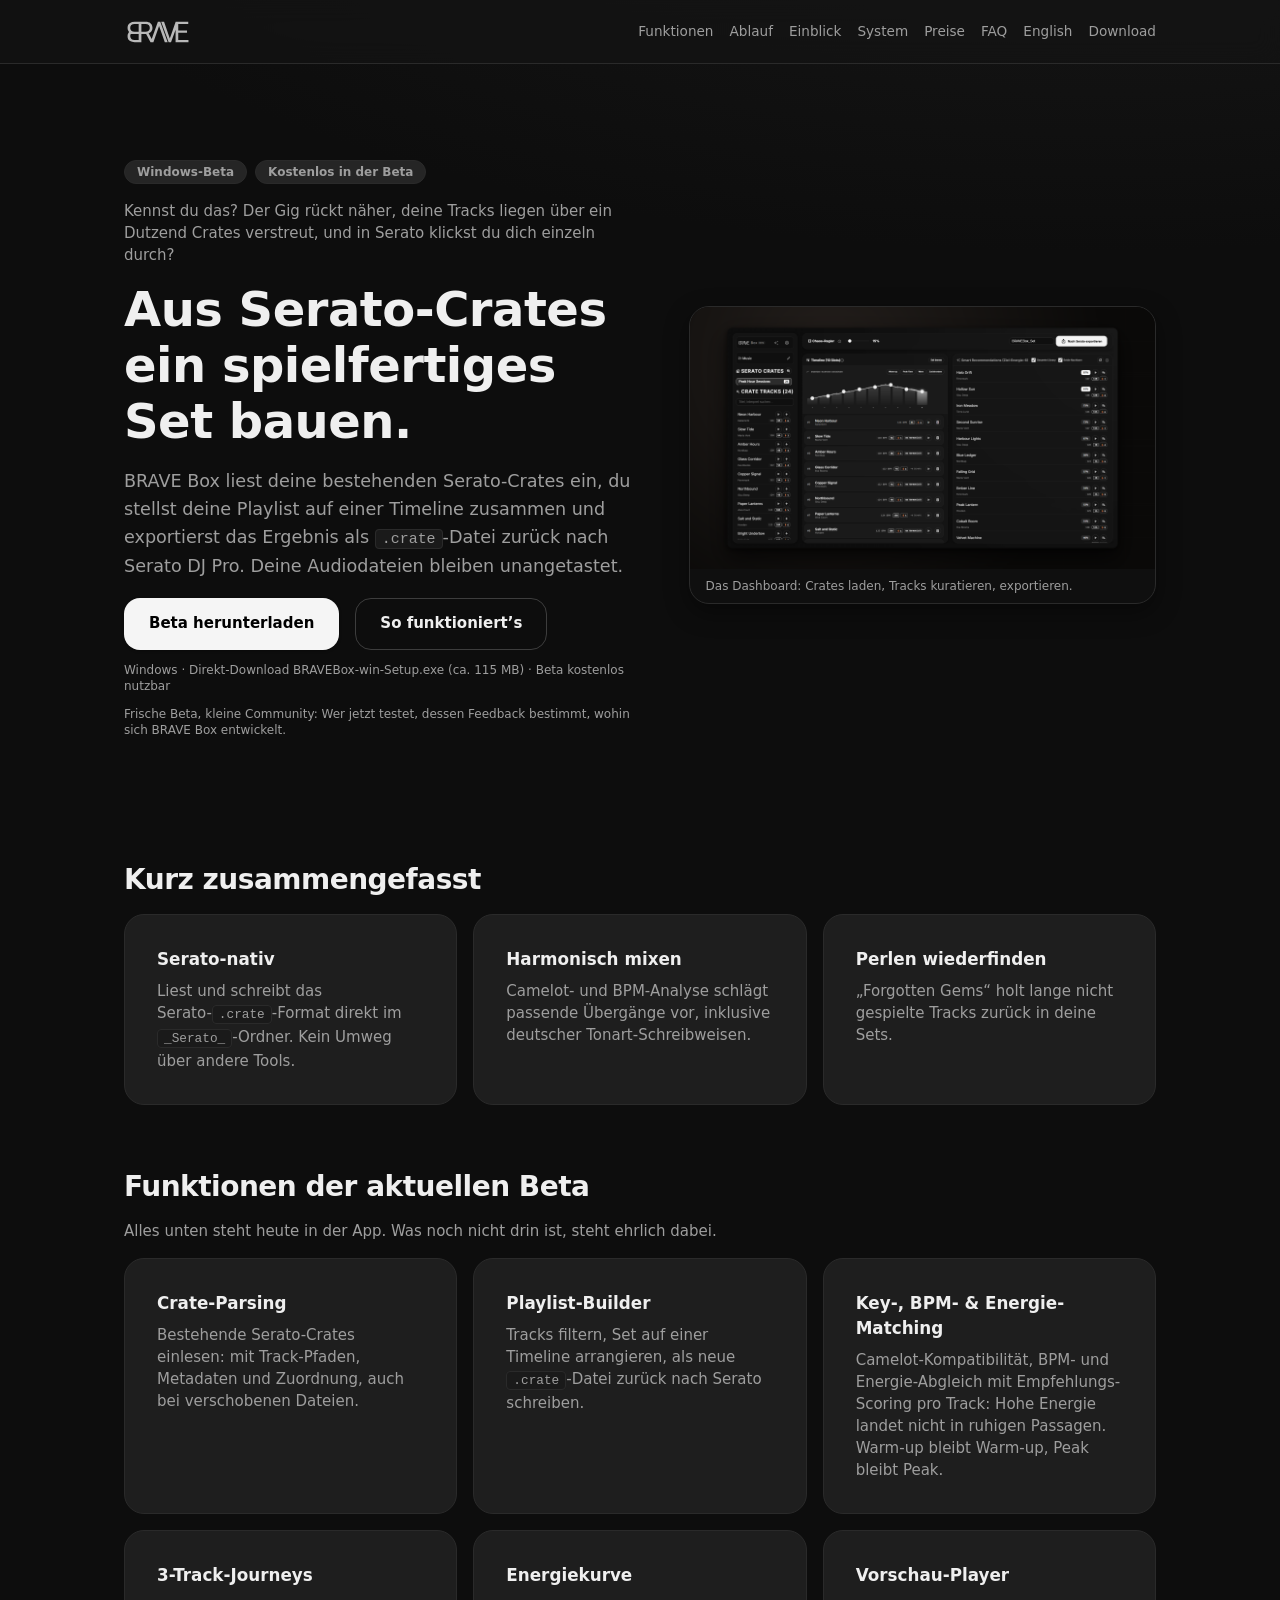
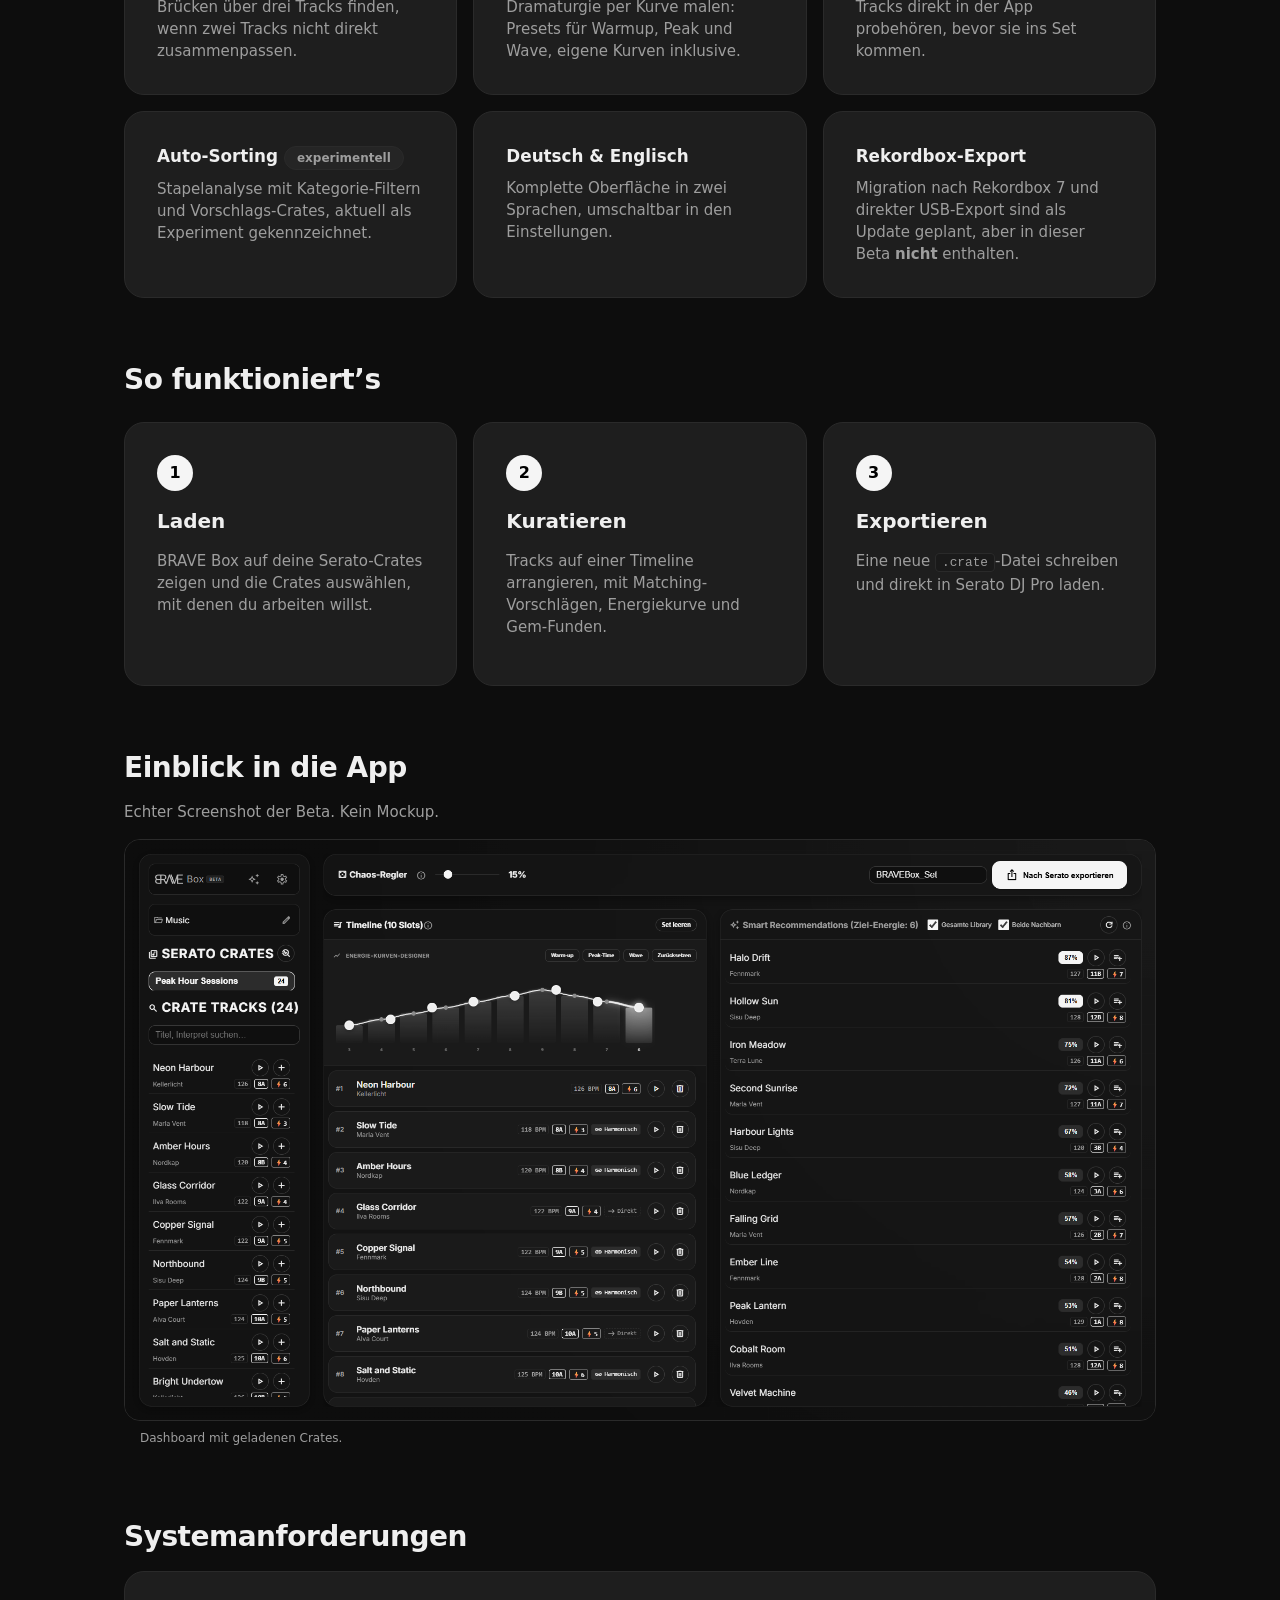
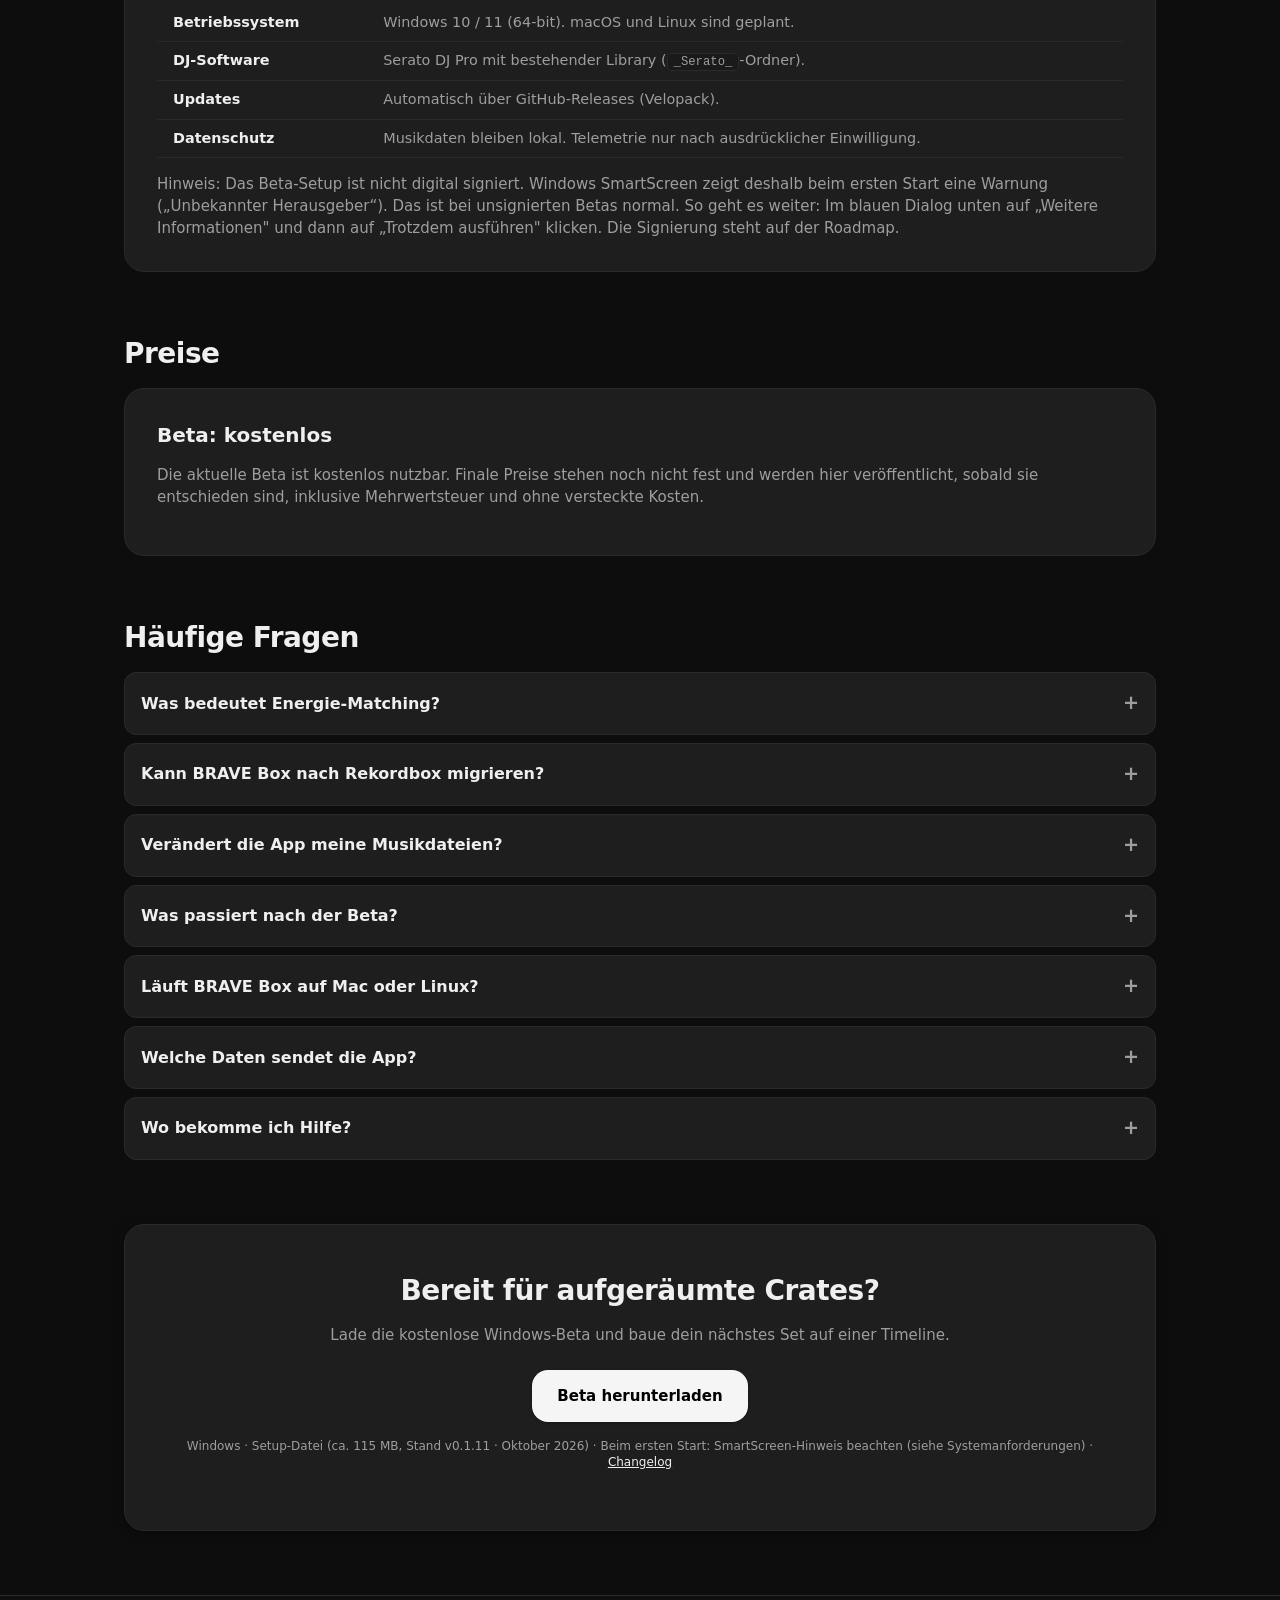
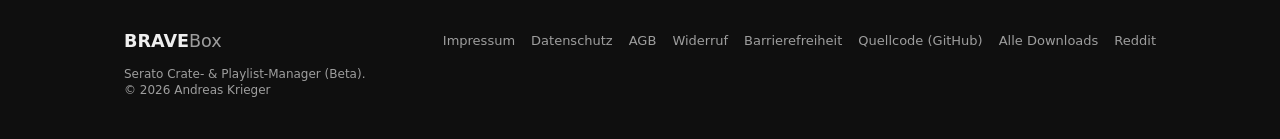
==== commit ced0f4ee: "fix: Review-Runden Recht+Wirkung" ====
--- a/index.html
+++ b/index.html
@@ -28,7 +28,7 @@
     <nav class="nav-links" aria-label="Hauptnavigation">
       <a href="#features">Funktionen</a>
       <a href="#ablauf">Ablauf</a>
-      <a href="#screenshots">Bilder</a>
+      <a href="#screenshots">Einblick</a>
       <a href="#system">System</a>
       <a href="#preise">Preise</a>
       <a href="#faq">FAQ</a>
@@ -96,8 +96,8 @@
   </section>
 
   <section id="screenshots" aria-labelledby="screenshots-title">
-    <h2 class="text-headline" id="screenshots-title">Bilder aus der App</h2>
-    <p class="text-body">Echte Screenshots der Beta. Keine Mockups.</p>
+    <h2 class="text-headline" id="screenshots-title">Einblick in die App</h2>
+    <p class="text-body">Echter Screenshot der Beta. Kein Mockup.</p>
     <div class="gallery mt-md">
       <figure>
         <img src="./assets/screenshots/01-dashboard.png" alt="BRAVE Box Dashboard mit geladenen Serato-Crates" loading="lazy">
@@ -115,7 +115,7 @@
         <tr><th>Updates</th><td>Automatisch über GitHub-Releases (Velopack).</td></tr>
         <tr><th>Datenschutz</th><td>Musikdaten bleiben lokal. Telemetrie nur nach ausdrücklicher Einwilligung.</td></tr>
       </table>
-      <p class="text-body mb-0">Hinweis: Das Beta-Setup ist nicht digital signiert. Windows SmartScreen zeigt deshalb beim ersten Start eine Warnung („Unbekannter Herausgeber“). Das ist bei unsignierten Betas normal. Die Signierung steht auf der Roadmap.</p>
+      <p class="text-body mb-0">Hinweis: Das Beta-Setup ist nicht digital signiert. Windows SmartScreen zeigt deshalb beim ersten Start eine Warnung („Unbekannter Herausgeber“). Das ist bei unsignierten Betas normal. So geht es weiter: Im blauen Dialog unten auf „Weitere Informationen" und dann auf „Trotzdem ausführen" klicken. Die Signierung steht auf der Roadmap.</p>
     </div>
   </section>
 
@@ -147,7 +147,7 @@
       <div class="button-row">
         <a class="m3-button filled" href="https://github.com/AndreasKrieger/BraveBox-Releases/releases/latest/download/BRAVEBox-win-Setup.exe">Beta herunterladen</a>
       </div>
-      <p class="text-caption">Windows · Direkt-Download (ca. 115 MB) · Beim ersten Start: SmartScreen-Hinweis beachten (siehe Systemanforderungen)</p>
+      <p class="text-caption">Windows · Setup-Datei (ca. 115 MB, Stand v0.1.11 · Oktober 2026) · Beim ersten Start: SmartScreen-Hinweis beachten (siehe Systemanforderungen) · <a href="https://github.com/AndreasKrieger/BraveBox-Releases/releases/latest">Changelog</a></p>
     </div>
   </section>
 </main>
--- a/styles.css
+++ b/styles.css
@@ -88,6 +88,11 @@
 }
 
 :focus-visible {
+    outline: 2px solid var(--md-sys-color-primary);
+    outline-offset: 2px;
+}
+/* Fallback für Browser ohne :focus-visible-Unterstützung (identische Darstellung). */
+a:focus, button:focus, summary:focus {
     outline: 2px solid var(--md-sys-color-primary);
     outline-offset: 2px;
 }
@@ -245,7 +250,7 @@
 .m3-card.elevated { box-shadow: var(--elevation-2); }
 .card-grid {
     display: grid;
-    grid-template-columns: repeat(3, 1fr);
+    grid-template-columns: repeat(auto-fit, minmax(280px, 1fr));
     gap: var(--spacing-md);
 }
 .card-grid .m3-card h3 { margin: 0 0 var(--spacing-sm); font-size: 1.05rem; }
@@ -440,7 +445,6 @@
 /* --- Responsiv (Breakpoints 840/600 wie layout.css) --- */
 @media (max-width: 840px) {
     .hero { grid-template-columns: 1fr; }
-    .card-grid { grid-template-columns: 1fr 1fr; }
     .steps { grid-template-columns: 1fr; }
     .nav-links { display: none; }
     .nav-links.open {
@@ -458,7 +462,6 @@
     .nav-toggle { display: block; }
 }
 @media (max-width: 600px) {
-    .card-grid { grid-template-columns: 1fr; }
     .text-display { font-size: 2.2rem; line-height: 2.6rem; }
     .m3-card { padding: var(--spacing-lg); }
 }
